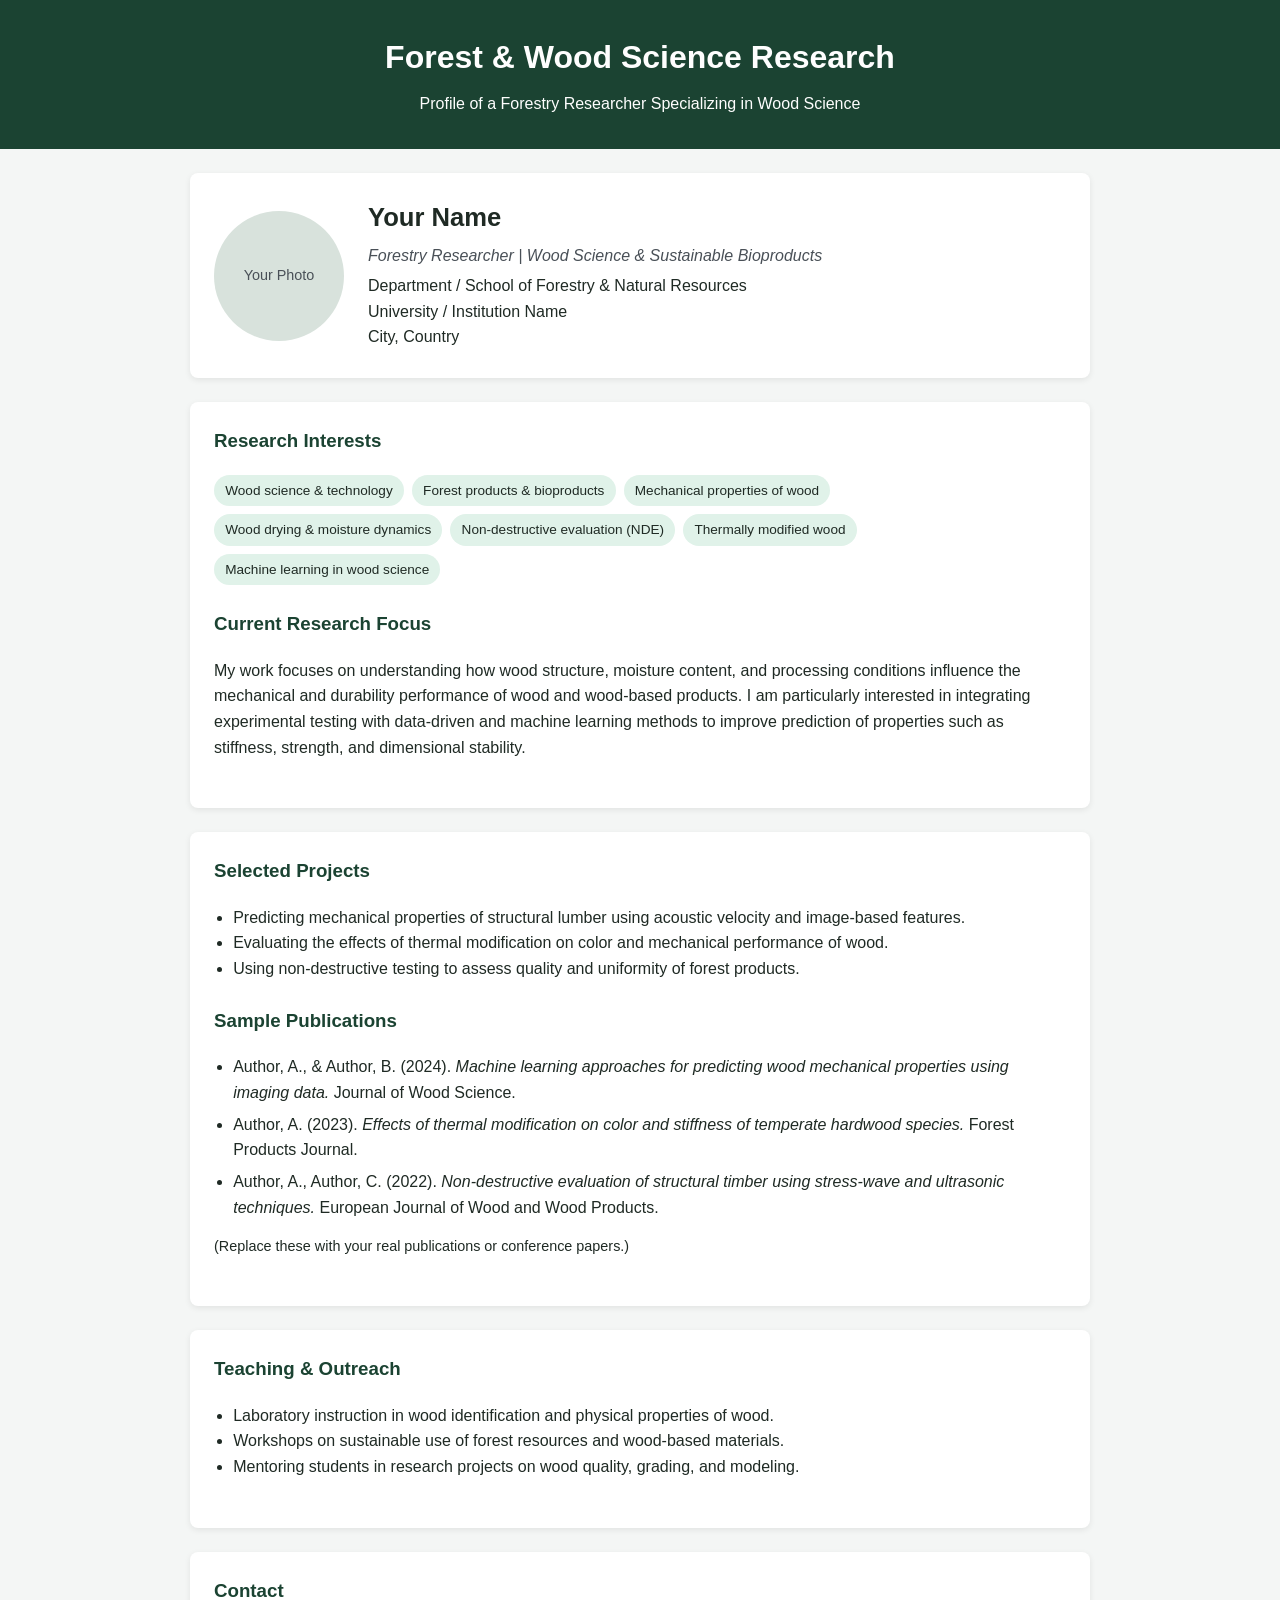
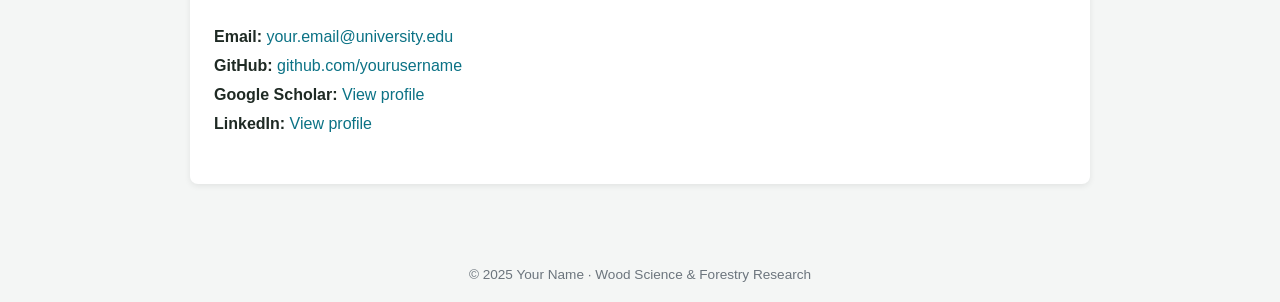
==== index.html @ ff90dadb "/" ====
<!DOCTYPE html>
<html lang="en">
<head>
    <meta charset="UTF-8">
    <title>Forestry Researcher | Wood Science</title>
    <meta name="viewport" content="width=device-width, initial-scale=1.0">

    <!-- Simple internal styling (still all in one HTML file) -->
    <style>
        body {
            margin: 0;
            font-family: Arial, Helvetica, sans-serif;
            background-color: #f4f6f5;
            color: #1f2a24;
            line-height: 1.6;
        }

        header {
            background: #1b4332; /* forest green */
            color: #fefefe;
            padding: 2rem 1rem;
            text-align: center;
        }

        header h1 {
            margin: 0;
            font-size: 2rem;
        }

        header p {
            margin: 0.5rem 0 0;
            font-size: 1rem;
        }

        .container {
            max-width: 900px;
            margin: 0 auto;
            padding: 1.5rem;
        }

        .profile-card {
            background: #ffffff;
            padding: 1.5rem;
            border-radius: 8px;
            box-shadow: 0 2px 6px rgba(0,0,0,0.08);
            margin-bottom: 1.5rem;
        }

        .profile-header {
            display: flex;
            flex-wrap: wrap;
            gap: 1.5rem;
            align-items: center;
        }

        .profile-photo {
            width: 130px;
            height: 130px;
            border-radius: 50%;
            background: #d8e2dc;
            display: flex;
            align-items: center;
            justify-content: center;
            font-size: 0.9rem;
            color: #495057;
        }

        .profile-info h2 {
            margin: 0;
            font-size: 1.6rem;
        }

        .profile-info p {
            margin: 0.3rem 0;
        }

        h3 {
            margin-top: 0;
            color: #1b4332;
        }

        .tagline {
            font-style: italic;
            color: #495057;
        }

        .section {
            margin-bottom: 1.5rem;
        }

        .pill-list {
            list-style: none;
            padding: 0;
            margin: 0.5rem 0 0;
            display: flex;
            flex-wrap: wrap;
            gap: 0.5rem;
        }

        .pill-list li {
            background: #e0f2e9;
            border-radius: 20px;
            padding: 0.3rem 0.7rem;
            font-size: 0.85rem;
        }

        .pub-list,
        .list-simple {
            padding-left: 1.2rem;
            margin: 0.3rem 0;
        }

        .pub-list li {
            margin-bottom: 0.4rem;
        }

        .contact-list {
            list-style: none;
            padding: 0;
            margin: 0.3rem 0;
        }

        .contact-list li {
            margin-bottom: 0.2rem;
        }

        a {
            color: #0b7285;
            text-decoration: none;
        }

        a:hover {
            text-decoration: underline;
        }

        footer {
            text-align: center;
            font-size: 0.85rem;
            color: #6c757d;
            padding: 1rem;
            margin-top: 1rem;
        }

        /* Small screen tweaks */
        @media (max-width: 600px) {
            header h1 {
                font-size: 1.6rem;
            }
            .profile-header {
                flex-direction: column;
                align-items: flex-start;
            }
        }
    </style>
</head>
<body>

    <header>
        <h1>Forest & Wood Science Research</h1>
        <p>Profile of a Forestry Researcher Specializing in Wood Science</p>
    </header>

    <div class="container">

        <!-- Profile Card -->
        <section class="profile-card">
            <div class="profile-header">
                <div class="profile-photo">
                    <!-- Replace with your photo later if you want -->
                    Your Photo
                </div>
                <div class="profile-info">
                    <h2>Your Name</h2>
                    <p class="tagline">Forestry Researcher | Wood Science & Sustainable Bioproducts</p>
                    <p>Department / School of Forestry & Natural Resources<br>
                       University / Institution Name<br>
                       City, Country
                    </p>
                </div>
            </div>
        </section>

        <!-- Research Interests -->
        <section class="profile-card">
            <div class="section">
                <h3>Research Interests</h3>
                <ul class="pill-list">
                    <li>Wood science & technology</li>
                    <li>Forest products & bioproducts</li>
                    <li>Mechanical properties of wood</li>
                    <li>Wood drying & moisture dynamics</li>
                    <li>Non-destructive evaluation (NDE)</li>
                    <li>Thermally modified wood</li>
                    <li>Machine learning in wood science</li>
                </ul>
            </div>

            <div class="section">
                <h3>Current Research Focus</h3>
                <p>
                    My work focuses on understanding how wood structure, moisture content, and
                    processing conditions influence the mechanical and durability performance of
                    wood and wood-based products. I am particularly interested in integrating
                    experimental testing with data-driven and machine learning methods to improve
                    prediction of properties such as stiffness, strength, and dimensional stability.
                </p>
            </div>
        </section>

        <!-- Projects / Publications -->
        <section class="profile-card">
            <div class="section">
                <h3>Selected Projects</h3>
                <ul class="list-simple">
                    <li>Predicting mechanical properties of structural lumber using acoustic velocity and image-based features.</li>
                    <li>Evaluating the effects of thermal modification on color and mechanical performance of wood.</li>
                    <li>Using non-destructive testing to assess quality and uniformity of forest products.</li>
                </ul>
            </div>

            <div class="section">
                <h3>Sample Publications</h3>
                <ul class="pub-list">
                    <li>
                        Author, A., &amp; Author, B. (2024). 
                        <em>Machine learning approaches for predicting wood mechanical properties using imaging data.</em> 
                        Journal of Wood Science.
                    </li>
                    <li>
                        Author, A. (2023).
                        <em>Effects of thermal modification on color and stiffness of temperate hardwood species.</em>
                        Forest Products Journal.
                    </li>
                    <li>
                        Author, A., Author, C. (2022).
                        <em>Non-destructive evaluation of structural timber using stress-wave and ultrasonic techniques.</em>
                        European Journal of Wood and Wood Products.
                    </li>
                </ul>
                <p style="font-size:0.9rem;">(Replace these with your real publications or conference papers.)</p>
            </div>
        </section>

        <!-- Teaching & Outreach -->
        <section class="profile-card">
            <div class="section">
                <h3>Teaching & Outreach</h3>
                <ul class="list-simple">
                    <li>Laboratory instruction in wood identification and physical properties of wood.</li>
                    <li>Workshops on sustainable use of forest resources and wood-based materials.</li>
                    <li>Mentoring students in research projects on wood quality, grading, and modeling.</li>
                </ul>
            </div>
        </section>

        <!-- Contact -->
        <section class="profile-card">
            <div class="section">
                <h3>Contact</h3>
                <ul class="contact-list">
                    <li><strong>Email:</strong> <a href="mailto:your.email@university.edu">your.email@university.edu</a></li>
                    <li><strong>GitHub:</strong> <a href="https://github.com/yourusername" target="_blank">github.com/yourusername</a></li>
                    <li><strong>Google Scholar:</strong> <a href="https://scholar.google.com" target="_blank">View profile</a></li>
                    <li><strong>LinkedIn:</strong> <a href="https://www.linkedin.com" target="_blank">View profile</a></li>
                </ul>
            </div>
        </section>

    </div>

    <footer>
        &copy; <span id="year">2025</span> Your Name &middot; Wood Science & Forestry Research
    </footer>

</body>
</html>
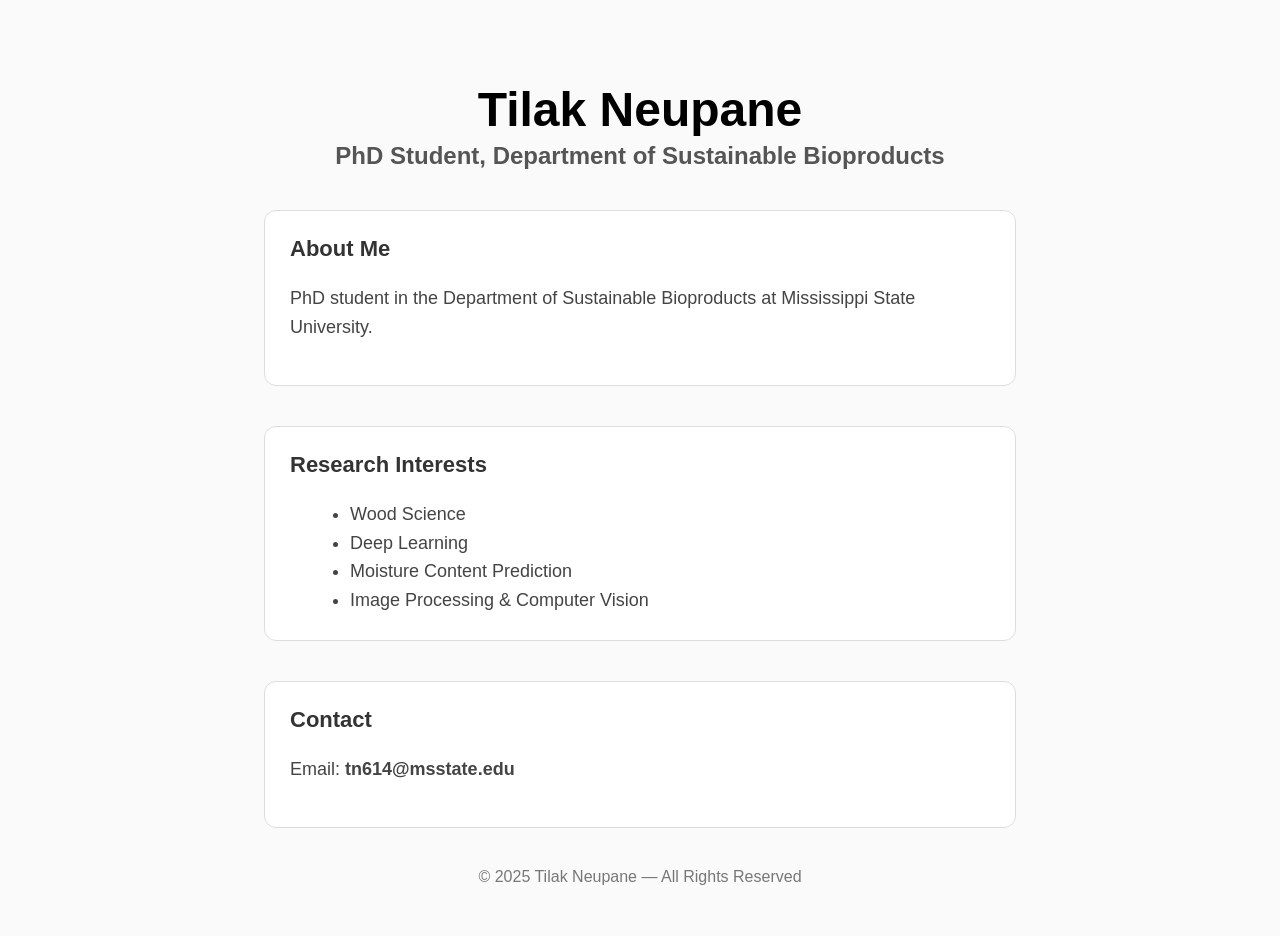
==== commit d7dc89fa: "bn" ====
--- a/index.html
+++ b/index.html
@@ -1,276 +1,98 @@
 <!DOCTYPE html>
-<html lang="en">
+<html>
 <head>
     <meta charset="UTF-8">
-    <title>Forestry Researcher | Wood Science</title>
-    <meta name="viewport" content="width=device-width, initial-scale=1.0">
+    <title>Tilak Neupane</title>
 
-    <!-- Simple internal styling (still all in one HTML file) -->
     <style>
         body {
             margin: 0;
-            font-family: Arial, Helvetica, sans-serif;
-            background-color: #f4f6f5;
-            color: #1f2a24;
+            font-family: Arial, sans-serif;
+            background: #fafafa;
+            text-align: center;
+            padding: 50px 20px;
+        }
+
+        h1 {
+            font-size: 48px;
+            margin-bottom: 5px;
+        }
+
+        h2 {
+            font-size: 24px;
+            color: #555;
+            margin-top: 0;
+            margin-bottom: 40px;
+        }
+
+        .section {
+            max-width: 700px;
+            margin: 0 auto 40px;
+            text-align: left;
+            background: white;
+            padding: 25px;
+            border-radius: 12px;
+            border: 1px solid #ddd;
+        }
+
+        .section h3 {
+            margin-top: 0;
+            font-size: 22px;
+            color: #333;
+        }
+
+        .section p, .section ul {
+            font-size: 18px;
+            color: #444;
             line-height: 1.6;
         }
 
-        header {
-            background: #1b4332; /* forest green */
-            color: #fefefe;
-            padding: 2rem 1rem;
-            text-align: center;
+        ul {
+            margin: 10px 0 0 20px;
         }
 
-        header h1 {
-            margin: 0;
-            font-size: 2rem;
-        }
-
-        header p {
-            margin: 0.5rem 0 0;
-            font-size: 1rem;
-        }
-
-        .container {
-            max-width: 900px;
-            margin: 0 auto;
-            padding: 1.5rem;
-        }
-
-        .profile-card {
-            background: #ffffff;
-            padding: 1.5rem;
-            border-radius: 8px;
-            box-shadow: 0 2px 6px rgba(0,0,0,0.08);
-            margin-bottom: 1.5rem;
-        }
-
-        .profile-header {
-            display: flex;
-            flex-wrap: wrap;
-            gap: 1.5rem;
-            align-items: center;
-        }
-
-        .profile-photo {
-            width: 130px;
-            height: 130px;
-            border-radius: 50%;
-            background: #d8e2dc;
-            display: flex;
-            align-items: center;
-            justify-content: center;
-            font-size: 0.9rem;
-            color: #495057;
-        }
-
-        .profile-info h2 {
-            margin: 0;
-            font-size: 1.6rem;
-        }
-
-        .profile-info p {
-            margin: 0.3rem 0;
-        }
-
-        h3 {
-            margin-top: 0;
-            color: #1b4332;
-        }
-
-        .tagline {
-            font-style: italic;
-            color: #495057;
-        }
-
-        .section {
-            margin-bottom: 1.5rem;
-        }
-
-        .pill-list {
-            list-style: none;
-            padding: 0;
-            margin: 0.5rem 0 0;
-            display: flex;
-            flex-wrap: wrap;
-            gap: 0.5rem;
-        }
-
-        .pill-list li {
-            background: #e0f2e9;
-            border-radius: 20px;
-            padding: 0.3rem 0.7rem;
-            font-size: 0.85rem;
-        }
-
-        .pub-list,
-        .list-simple {
-            padding-left: 1.2rem;
-            margin: 0.3rem 0;
-        }
-
-        .pub-list li {
-            margin-bottom: 0.4rem;
-        }
-
-        .contact-list {
-            list-style: none;
-            padding: 0;
-            margin: 0.3rem 0;
-        }
-
-        .contact-list li {
-            margin-bottom: 0.2rem;
-        }
-
-        a {
-            color: #0b7285;
-            text-decoration: none;
-        }
-
-        a:hover {
-            text-decoration: underline;
-        }
-
-        footer {
-            text-align: center;
-            font-size: 0.85rem;
-            color: #6c757d;
-            padding: 1rem;
-            margin-top: 1rem;
-        }
-
-        /* Small screen tweaks */
-        @media (max-width: 600px) {
-            header h1 {
-                font-size: 1.6rem;
-            }
-            .profile-header {
-                flex-direction: column;
-                align-items: flex-start;
-            }
+        .footer {
+            margin-top: 40px;
+            font-size: 16px;
+            color: #777;
         }
     </style>
 </head>
+
 <body>
 
-    <header>
-        <h1>Forest & Wood Science Research</h1>
-        <p>Profile of a Forestry Researcher Specializing in Wood Science</p>
-    </header>
+    <h1>Tilak Neupane</h1>
+    <h2>PhD Student, Department of Sustainable Bioproducts</h2>
 
-    <div class="container">
-
-        <!-- Profile Card -->
-        <section class="profile-card">
-            <div class="profile-header">
-                <div class="profile-photo">
-                    <!-- Replace with your photo later if you want -->
-                    Your Photo
-                </div>
-                <div class="profile-info">
-                    <h2>Your Name</h2>
-                    <p class="tagline">Forestry Researcher | Wood Science & Sustainable Bioproducts</p>
-                    <p>Department / School of Forestry & Natural Resources<br>
-                       University / Institution Name<br>
-                       City, Country
-                    </p>
-                </div>
-            </div>
-        </section>
-
-        <!-- Research Interests -->
-        <section class="profile-card">
-            <div class="section">
-                <h3>Research Interests</h3>
-                <ul class="pill-list">
-                    <li>Wood science & technology</li>
-                    <li>Forest products & bioproducts</li>
-                    <li>Mechanical properties of wood</li>
-                    <li>Wood drying & moisture dynamics</li>
-                    <li>Non-destructive evaluation (NDE)</li>
-                    <li>Thermally modified wood</li>
-                    <li>Machine learning in wood science</li>
-                </ul>
-            </div>
-
-            <div class="section">
-                <h3>Current Research Focus</h3>
-                <p>
-                    My work focuses on understanding how wood structure, moisture content, and
-                    processing conditions influence the mechanical and durability performance of
-                    wood and wood-based products. I am particularly interested in integrating
-                    experimental testing with data-driven and machine learning methods to improve
-                    prediction of properties such as stiffness, strength, and dimensional stability.
-                </p>
-            </div>
-        </section>
-
-        <!-- Projects / Publications -->
-        <section class="profile-card">
-            <div class="section">
-                <h3>Selected Projects</h3>
-                <ul class="list-simple">
-                    <li>Predicting mechanical properties of structural lumber using acoustic velocity and image-based features.</li>
-                    <li>Evaluating the effects of thermal modification on color and mechanical performance of wood.</li>
-                    <li>Using non-destructive testing to assess quality and uniformity of forest products.</li>
-                </ul>
-            </div>
-
-            <div class="section">
-                <h3>Sample Publications</h3>
-                <ul class="pub-list">
-                    <li>
-                        Author, A., &amp; Author, B. (2024). 
-                        <em>Machine learning approaches for predicting wood mechanical properties using imaging data.</em> 
-                        Journal of Wood Science.
-                    </li>
-                    <li>
-                        Author, A. (2023).
-                        <em>Effects of thermal modification on color and stiffness of temperate hardwood species.</em>
-                        Forest Products Journal.
-                    </li>
-                    <li>
-                        Author, A., Author, C. (2022).
-                        <em>Non-destructive evaluation of structural timber using stress-wave and ultrasonic techniques.</em>
-                        European Journal of Wood and Wood Products.
-                    </li>
-                </ul>
-                <p style="font-size:0.9rem;">(Replace these with your real publications or conference papers.)</p>
-            </div>
-        </section>
-
-        <!-- Teaching & Outreach -->
-        <section class="profile-card">
-            <div class="section">
-                <h3>Teaching & Outreach</h3>
-                <ul class="list-simple">
-                    <li>Laboratory instruction in wood identification and physical properties of wood.</li>
-                    <li>Workshops on sustainable use of forest resources and wood-based materials.</li>
-                    <li>Mentoring students in research projects on wood quality, grading, and modeling.</li>
-                </ul>
-            </div>
-        </section>
-
-        <!-- Contact -->
-        <section class="profile-card">
-            <div class="section">
-                <h3>Contact</h3>
-                <ul class="contact-list">
-                    <li><strong>Email:</strong> <a href="mailto:your.email@university.edu">your.email@university.edu</a></li>
-                    <li><strong>GitHub:</strong> <a href="https://github.com/yourusername" target="_blank">github.com/yourusername</a></li>
-                    <li><strong>Google Scholar:</strong> <a href="https://scholar.google.com" target="_blank">View profile</a></li>
-                    <li><strong>LinkedIn:</strong> <a href="https://www.linkedin.com" target="_blank">View profile</a></li>
-                </ul>
-            </div>
-        </section>
-
+    <!-- About Me -->
+    <div class="section">
+        <h3>About Me</h3>
+        <p>
+            PhD student in the Department of Sustainable Bioproducts at Mississippi State University.
+        </p>
     </div>
 
-    <footer>
-        &copy; <span id="year">2025</span> Your Name &middot; Wood Science & Forestry Research
-    </footer>
+    <!-- Research Interests -->
+    <div class="section">
+        <h3>Research Interests</h3>
+        <ul>
+            <li>Wood Science</li>
+            <li>Deep Learning
+            <li>Moisture Content Prediction</li>
+            <li>Image Processing & Computer Vision</li>
+            
+        </ul>
+    </div>
+
+    <!-- Contact -->
+    <div class="section">
+        <h3>Contact</h3>
+        <p>Email: <strong>tn614@msstate.edu</strong></p>
+    </div>
+
+    <div class="footer">
+        © 2025 Tilak Neupane — All Rights Reserved
+    </div>
 
 </body>
 </html>
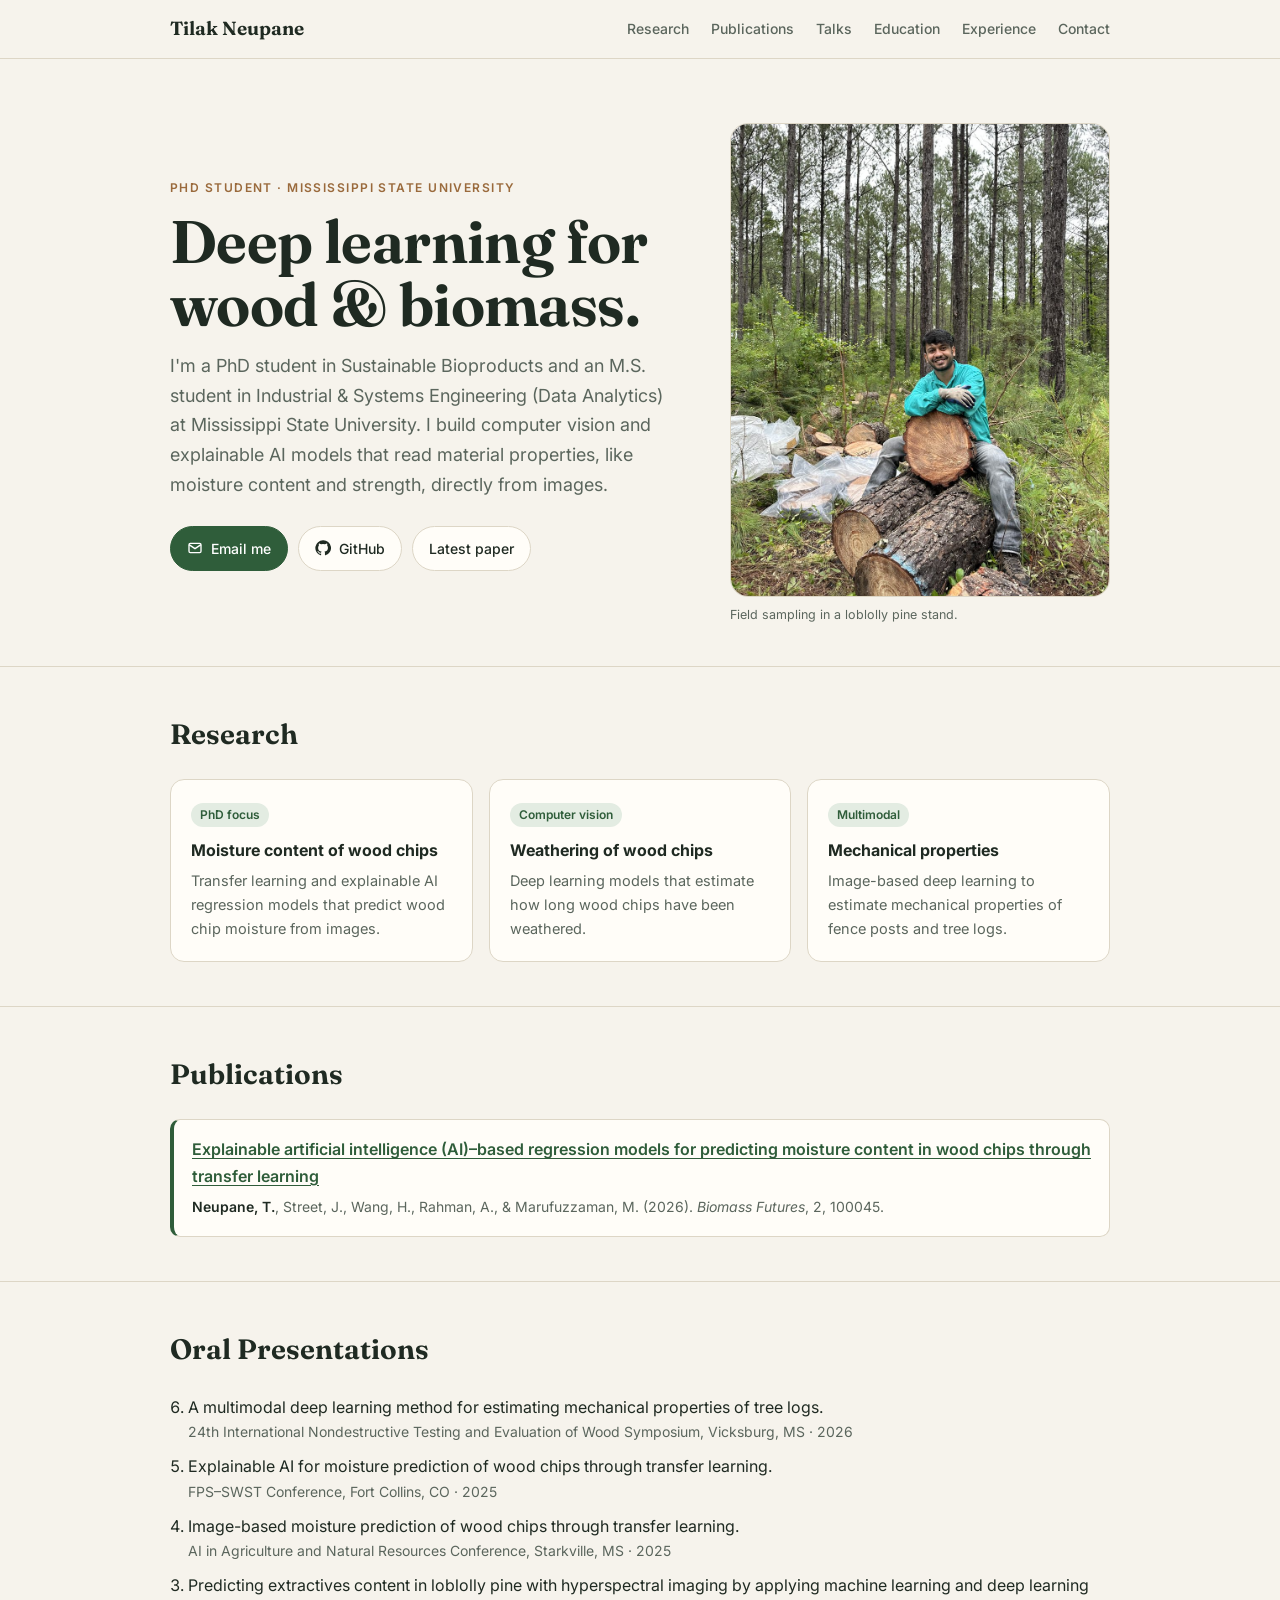
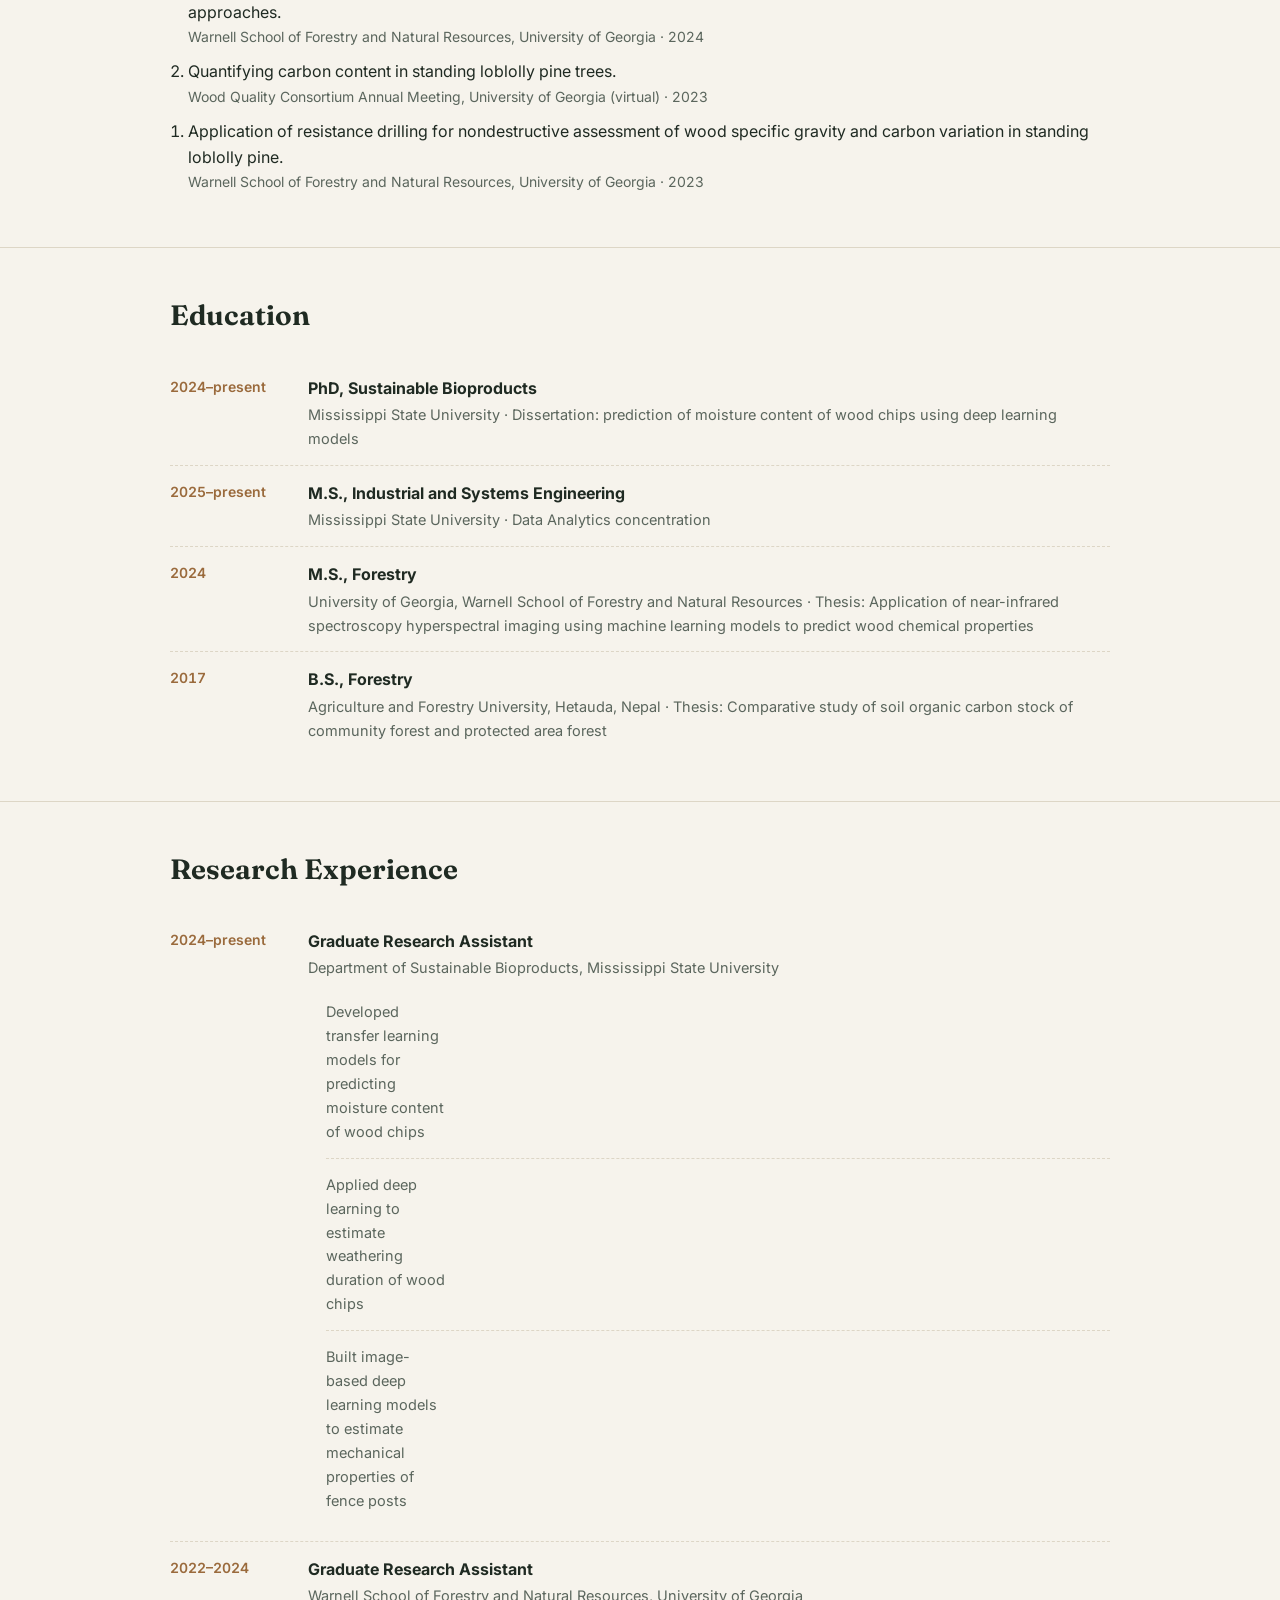
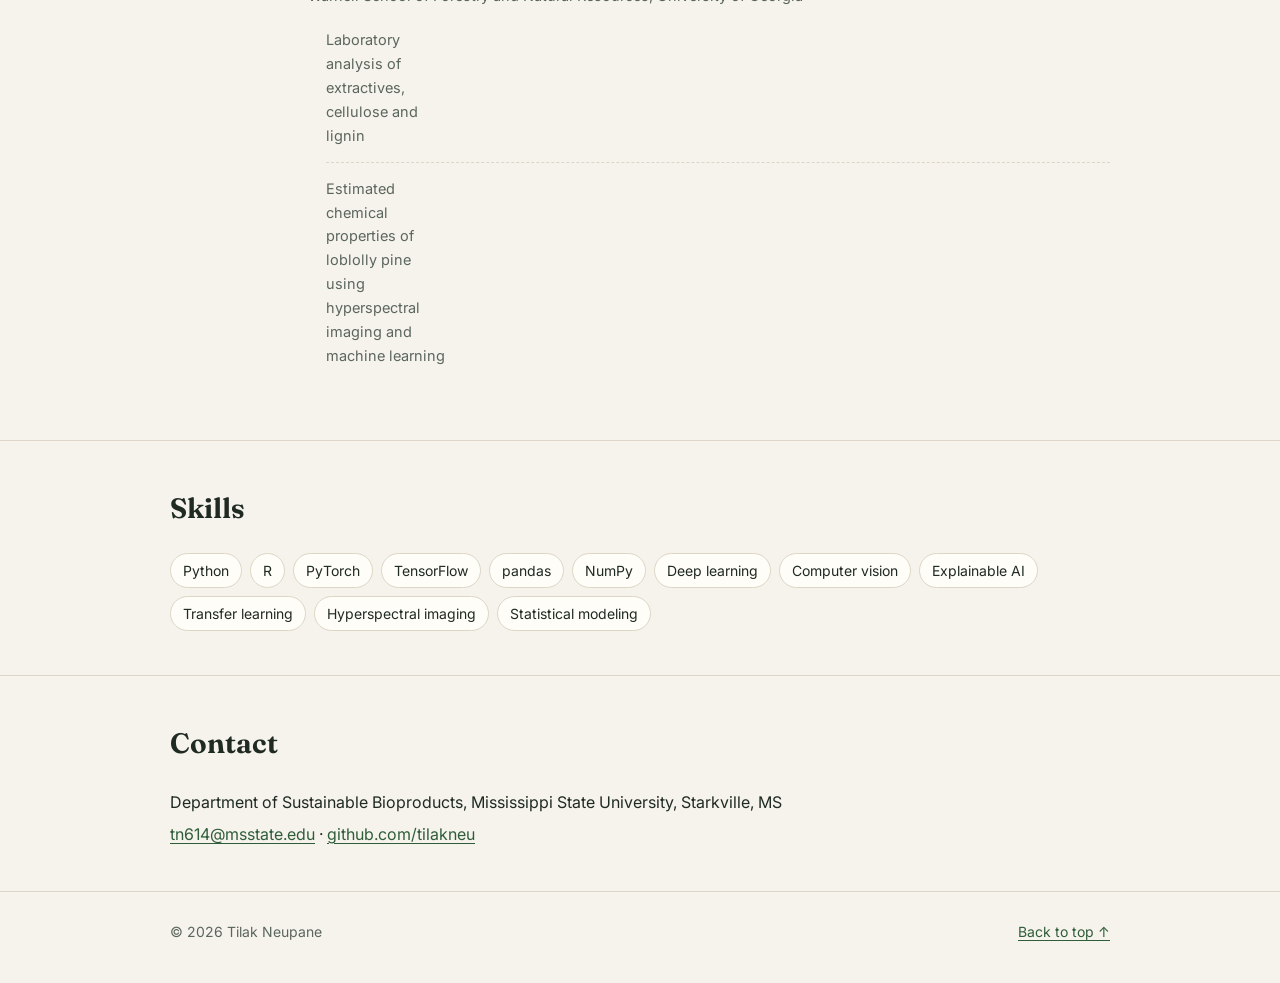
==== commit b0c3b7cd: "Add files via upload" ====
--- a/index.html
+++ b/index.html
@@ -1,98 +1,198 @@
 <!DOCTYPE html>
-<html>
+<html lang="en">
 <head>
-    <meta charset="UTF-8">
-    <title>Tilak Neupane</title>
+<meta charset="UTF-8">
+<meta name="viewport" content="width=device-width, initial-scale=1">
+<title>Tilak Neupane | Wood Science & Deep Learning</title>
+<meta name="description" content="Tilak Neupane, PhD student in Sustainable Bioproducts at Mississippi State University. Deep learning, computer vision and explainable AI for wood and biomass quality.">
+<meta property="og:title" content="Tilak Neupane">
+<meta property="og:description" content="PhD student, Sustainable Bioproducts, Mississippi State University. Deep learning and computer vision for wood and biomass.">
+<meta property="og:image" content="https://tilakneu.github.io/profile.jpg">
+<link rel="preconnect" href="https://fonts.googleapis.com">
+<link rel="preconnect" href="https://fonts.gstatic.com" crossorigin>
+<link href="https://fonts.googleapis.com/css2?family=Fraunces:opsz,wght@9..144,500;9..144,650&family=Inter:wght@400;500;600&display=swap" rel="stylesheet">
+<style>
+:root{
+  --bg:#f6f3ec; --surface:#fffdf8; --ink:#1f2a22; --muted:#5b665d; --line:#ddd6c6;
+  --accent:#2f5d3a; --accent-soft:#e3ece2; --wood:#9a6a3c;
+}
+@media (prefers-color-scheme: dark){
+  :root:not([data-theme="light"]){
+    --bg:#141915; --surface:#1b211c; --ink:#e8ece6; --muted:#a3ada4; --line:#2e372f;
+    --accent:#8cc49a; --accent-soft:#243128; --wood:#d3a273;
+  }
+}
+*{box-sizing:border-box}
+html{scroll-behavior:smooth}
+body{margin:0;background:var(--bg);color:var(--ink);font:16px/1.65 Inter,system-ui,sans-serif;-webkit-font-smoothing:antialiased}
+a{color:var(--accent);text-underline-offset:3px}
+a:hover{text-decoration-thickness:2px}
+.wrap{max-width:980px;margin:0 auto;padding:0 20px}
 
-    <style>
-        body {
-            margin: 0;
-            font-family: Arial, sans-serif;
-            background: #fafafa;
-            text-align: center;
-            padding: 50px 20px;
-        }
+/* nav */
+nav{position:sticky;top:0;z-index:10;background:color-mix(in srgb,var(--bg) 88%,transparent);backdrop-filter:blur(8px);border-bottom:1px solid var(--line)}
+nav .wrap{display:flex;align-items:center;justify-content:space-between;height:58px;gap:16px}
+.brand{font-family:Fraunces,Georgia,serif;font-weight:650;font-size:19px;color:var(--ink);text-decoration:none}
+.links{display:flex;gap:22px;overflow-x:auto;scrollbar-width:none}
+.links a{color:var(--muted);text-decoration:none;font-size:14px;font-weight:500;white-space:nowrap}
+.links a:hover{color:var(--accent)}
 
-        h1 {
-            font-size: 48px;
-            margin-bottom: 5px;
-        }
+/* hero */
+header.hero{padding:64px 0 40px}
+.hero .wrap{display:grid;grid-template-columns:1.35fr 1fr;gap:48px;align-items:center}
+.eyebrow{text-transform:uppercase;letter-spacing:.12em;font-size:12px;font-weight:600;color:var(--wood);margin:0 0 12px}
+h1{font-family:Fraunces,Georgia,serif;font-weight:650;font-size:clamp(40px,6vw,60px);line-height:1.04;margin:0 0 16px;letter-spacing:-.01em}
+.lede{font-size:18px;color:var(--muted);margin:0 0 26px;max-width:34em}
+.cta{display:flex;flex-wrap:wrap;gap:10px}
+.btn{display:inline-flex;align-items:center;gap:8px;padding:10px 16px;border-radius:999px;border:1px solid var(--line);background:var(--surface);color:var(--ink);text-decoration:none;font-weight:500;font-size:14px}
+.btn.primary{background:var(--accent);border-color:var(--accent);color:#fff}
+@media (prefers-color-scheme: dark){ :root:not([data-theme="light"]) .btn.primary{color:#0f1a12} }
+.btn svg{width:16px;height:16px}
+.photo{position:relative}
+.photo img{width:100%;aspect-ratio:4/5;object-fit:cover;object-position:50% 62%;border-radius:18px;display:block;border:1px solid var(--line)}
+.photo figcaption{font-size:12.5px;color:var(--muted);margin-top:8px}
 
-        h2 {
-            font-size: 24px;
-            color: #555;
-            margin-top: 0;
-            margin-bottom: 40px;
-        }
+/* sections */
+section{padding:44px 0;border-top:1px solid var(--line)}
+h2{font-family:Fraunces,Georgia,serif;font-weight:650;font-size:28px;margin:0 0 22px}
+.cols{display:grid;grid-template-columns:repeat(3,1fr);gap:16px}
+.card{background:var(--surface);border:1px solid var(--line);border-radius:14px;padding:20px}
+.card h3{font-size:16px;margin:0 0 6px}
+.card p{margin:0;color:var(--muted);font-size:14.5px}
+.tag{display:inline-block;font-size:12px;font-weight:600;color:var(--accent);background:var(--accent-soft);padding:2px 9px;border-radius:999px;margin-bottom:10px}
 
-        .section {
-            max-width: 700px;
-            margin: 0 auto 40px;
-            text-align: left;
-            background: white;
-            padding: 25px;
-            border-radius: 12px;
-            border: 1px solid #ddd;
-        }
+/* lists */
+.pubs{list-style:none;padding:0;margin:0;display:grid;gap:14px}
+.pubs li{background:var(--surface);border:1px solid var(--line);border-left:4px solid var(--accent);border-radius:10px;padding:16px 18px}
+.pubs .title{font-weight:600;display:block;margin-bottom:4px}
+.pubs .meta{font-size:14px;color:var(--muted)}
+.me{font-weight:600;color:var(--ink)}
+.timeline{list-style:none;margin:0;padding:0}
+.timeline li{display:grid;grid-template-columns:120px 1fr;gap:18px;padding:14px 0;border-bottom:1px dashed var(--line)}
+.timeline li:last-child{border-bottom:0}
+.when{font-size:14px;color:var(--wood);font-weight:600;font-variant-numeric:tabular-nums}
+.timeline h3{font-size:16px;margin:0}
+.timeline p{margin:2px 0 0;color:var(--muted);font-size:14.5px}
+.timeline ul{margin:6px 0 0;padding-left:18px;color:var(--muted);font-size:14.5px}
+.talks{margin:0;padding-left:18px}
+.talks li{margin-bottom:10px}
+.talks em{color:var(--muted);font-style:normal;font-size:14px;display:block}
+.chips{display:flex;flex-wrap:wrap;gap:8px;margin:0;padding:0;list-style:none}
+.chips li{border:1px solid var(--line);background:var(--surface);border-radius:999px;padding:5px 12px;font-size:14px}
+.two{display:grid;grid-template-columns:1fr 1fr;gap:32px}
+.small h3{font-size:15px;margin:0 0 10px;color:var(--muted);font-weight:600;text-transform:uppercase;letter-spacing:.08em}
+.small ul{margin:0 0 22px;padding-left:18px}
+footer{border-top:1px solid var(--line);padding:28px 0 40px;color:var(--muted);font-size:14px}
+footer .wrap{display:flex;justify-content:space-between;flex-wrap:wrap;gap:10px}
 
-        .section h3 {
-            margin-top: 0;
-            font-size: 22px;
-            color: #333;
-        }
-
-        .section p, .section ul {
-            font-size: 18px;
-            color: #444;
-            line-height: 1.6;
-        }
-
-        ul {
-            margin: 10px 0 0 20px;
-        }
-
-        .footer {
-            margin-top: 40px;
-            font-size: 16px;
-            color: #777;
-        }
-    </style>
+@media (max-width:820px){
+  .hero .wrap{grid-template-columns:1fr;gap:28px}
+  .photo{max-width:380px}
+  .cols{grid-template-columns:1fr}
+  .two{grid-template-columns:1fr}
+  .timeline li{grid-template-columns:1fr;gap:2px}
+  .links{display:none}
+  header.hero{padding:36px 0 28px}
+}
+</style>
 </head>
-
 <body>
 
-    <h1>Tilak Neupane</h1>
-    <h2>PhD Student, Department of Sustainable Bioproducts</h2>
+<nav><div class="wrap">
+  <a class="brand" href="#top">Tilak Neupane</a>
+  <div class="links">
+    <a href="#research">Research</a><a href="#publications">Publications</a><a href="#talks">Talks</a>
+    <a href="#education">Education</a><a href="#experience">Experience</a><a href="#contact">Contact</a>
+  </div>
+</div></nav>
 
-    <!-- About Me -->
-    <div class="section">
-        <h3>About Me</h3>
-        <p>
-            PhD student in the Department of Sustainable Bioproducts at Mississippi State University.
-        </p>
+<header class="hero" id="top"><div class="wrap">
+  <div>
+    <p class="eyebrow">PhD Student · Mississippi State University</p>
+    <h1>Deep learning for wood &amp; biomass.</h1>
+    <p class="lede">I'm a PhD student in Sustainable Bioproducts and an M.S. student in Industrial &amp; Systems Engineering (Data Analytics) at Mississippi State University. I build computer vision and explainable AI models that read material properties, like moisture content and strength, directly from images.</p>
+    <div class="cta">
+      <a class="btn primary" href="mailto:tn614@msstate.edu">
+        <svg viewBox="0 0 24 24" fill="none" stroke="currentColor" stroke-width="2"><rect x="3" y="5" width="18" height="14" rx="2"/><path d="m3 7 9 6 9-6"/></svg>Email me</a>
+      <a class="btn" href="https://github.com/tilakneu">
+        <svg viewBox="0 0 24 24" fill="currentColor"><path d="M12 .5a11.5 11.5 0 0 0-3.64 22.41c.58.1.79-.25.79-.56v-2c-3.2.7-3.88-1.37-3.88-1.37-.53-1.34-1.29-1.7-1.29-1.7-1.05-.72.08-.7.08-.7 1.16.08 1.77 1.19 1.77 1.19 1.03 1.77 2.71 1.26 3.37.96.1-.75.4-1.26.73-1.55-2.55-.29-5.24-1.28-5.24-5.69 0-1.26.45-2.29 1.19-3.1-.12-.29-.52-1.46.11-3.05 0 0 .97-.31 3.17 1.18a11 11 0 0 1 5.77 0c2.2-1.49 3.17-1.18 3.17-1.18.63 1.59.23 2.76.11 3.05.74.81 1.19 1.84 1.19 3.1 0 4.42-2.69 5.39-5.26 5.68.41.36.78 1.06.78 2.14v3.17c0 .31.21.67.8.56A11.5 11.5 0 0 0 12 .5Z"/></svg>GitHub</a>
+      <a class="btn" href="https://doi.org/10.1016/j.bmf.2026.100045">Latest paper</a>
     </div>
+  </div>
+  <figure class="photo" style="margin:0">
+    <img src="profile.jpg" alt="Tilak Neupane sitting on loblolly pine logs during field sampling">
+    <figcaption>Field sampling in a loblolly pine stand.</figcaption>
+  </figure>
+</div></header>
 
-    <!-- Research Interests -->
-    <div class="section">
-        <h3>Research Interests</h3>
-        <ul>
-            <li>Wood Science</li>
-            <li>Deep Learning
-            <li>Moisture Content Prediction</li>
-            <li>Image Processing & Computer Vision</li>
-            
-        </ul>
-    </div>
+<main>
+<section id="research"><div class="wrap">
+  <h2>Research</h2>
+  <div class="cols">
+    <div class="card"><span class="tag">PhD focus</span><h3>Moisture content of wood chips</h3><p>Transfer learning and explainable AI regression models that predict wood chip moisture from images.</p></div>
+    <div class="card"><span class="tag">Computer vision</span><h3>Weathering of wood chips</h3><p>Deep learning models that estimate how long wood chips have been weathered.</p></div>
+    <div class="card"><span class="tag">Multimodal</span><h3>Mechanical properties</h3><p>Image-based deep learning to estimate mechanical properties of fence posts and tree logs.</p></div>
+  </div>
+</div></section>
 
-    <!-- Contact -->
-    <div class="section">
-        <h3>Contact</h3>
-        <p>Email: <strong>tn614@msstate.edu</strong></p>
-    </div>
+<section id="publications"><div class="wrap">
+  <h2>Publications</h2>
+  <ol class="pubs">
+    <li>
+      <a class="title" href="https://doi.org/10.1016/j.bmf.2026.100045">Explainable artificial intelligence (AI)–based regression models for predicting moisture content in wood chips through transfer learning</a>
+      <span class="meta"><span class="me">Neupane, T.</span>, Street, J., Wang, H., Rahman, A., &amp; Marufuzzaman, M. (2026). <em>Biomass Futures</em>, 2, 100045.</span>
+    </li>
+  </ol>
+</div></section>
 
-    <div class="footer">
-        © 2025 Tilak Neupane — All Rights Reserved
-    </div>
+<section id="talks"><div class="wrap">
+  <h2>Oral Presentations</h2>
+  <ol class="talks" reversed>
+    <li>A multimodal deep learning method for estimating mechanical properties of tree logs. <em>24th International Nondestructive Testing and Evaluation of Wood Symposium, Vicksburg, MS · 2026</em></li>
+    <li>Explainable AI for moisture prediction of wood chips through transfer learning. <em>FPS–SWST Conference, Fort Collins, CO · 2025</em></li>
+    <li>Image-based moisture prediction of wood chips through transfer learning. <em>AI in Agriculture and Natural Resources Conference, Starkville, MS · 2025</em></li>
+    <li>Predicting extractives content in loblolly pine with hyperspectral imaging by applying machine learning and deep learning approaches. <em>Warnell School of Forestry and Natural Resources, University of Georgia · 2024</em></li>
+    <li>Quantifying carbon content in standing loblolly pine trees. <em>Wood Quality Consortium Annual Meeting, University of Georgia (virtual) · 2023</em></li>
+    <li>Application of resistance drilling for nondestructive assessment of wood specific gravity and carbon variation in standing loblolly pine. <em>Warnell School of Forestry and Natural Resources, University of Georgia · 2023</em></li>
+  </ol>
+</div></section>
 
+<section id="education"><div class="wrap">
+  <h2>Education</h2>
+  <ul class="timeline">
+    <li><span class="when">2024–present</span><div><h3>PhD, Sustainable Bioproducts</h3><p>Mississippi State University · Dissertation: prediction of moisture content of wood chips using deep learning models</p></div></li>
+    <li><span class="when">2025–present</span><div><h3>M.S., Industrial and Systems Engineering</h3><p>Mississippi State University · Data Analytics concentration</p></div></li>
+    <li><span class="when">2024</span><div><h3>M.S., Forestry</h3><p>University of Georgia, Warnell School of Forestry and Natural Resources · Thesis: Application of near-infrared spectroscopy hyperspectral imaging using machine learning models to predict wood chemical properties</p></div></li>
+    <li><span class="when">2017</span><div><h3>B.S., Forestry</h3><p>Agriculture and Forestry University, Hetauda, Nepal · Thesis: Comparative study of soil organic carbon stock of community forest and protected area forest</p></div></li>
+  </ul>
+</div></section>
+
+<section id="experience"><div class="wrap">
+  <h2>Research Experience</h2>
+  <ul class="timeline">
+    <li><span class="when">2024–present</span><div><h3>Graduate Research Assistant</h3><p>Department of Sustainable Bioproducts, Mississippi State University</p>
+      <ul><li>Developed transfer learning models for predicting moisture content of wood chips</li><li>Applied deep learning to estimate weathering duration of wood chips</li><li>Built image-based deep learning models to estimate mechanical properties of fence posts</li></ul></div></li>
+    <li><span class="when">2022–2024</span><div><h3>Graduate Research Assistant</h3><p>Warnell School of Forestry and Natural Resources, University of Georgia</p>
+      <ul><li>Laboratory analysis of extractives, cellulose and lignin</li><li>Estimated chemical properties of loblolly pine using hyperspectral imaging and machine learning</li></ul></div></li>
+  </ul>
+</div></section>
+
+<section id="skills"><div class="wrap">
+  <h2>Skills</h2>
+  <ul class="chips">
+    <li>Python</li><li>R</li><li>PyTorch</li><li>TensorFlow</li><li>pandas</li><li>NumPy</li>
+    <li>Deep learning</li><li>Computer vision</li><li>Explainable AI</li><li>Transfer learning</li>
+    <li>Hyperspectral imaging</li><li>Statistical modeling</li>
+  </ul>
+</div></section>
+
+<section id="contact"><div class="wrap">
+  <h2>Contact</h2>
+  <p style="margin:0 0 6px">Department of Sustainable Bioproducts, Mississippi State University, Starkville, MS</p>
+  <p style="margin:0"><a href="mailto:tn614@msstate.edu">tn614@msstate.edu</a> · <a href="https://github.com/tilakneu">github.com/tilakneu</a></p>
+</div></section>
+</main>
+
+<footer><div class="wrap"><span>© 2026 Tilak Neupane</span><a href="#top">Back to top ↑</a></div></footer>
 </body>
 </html>
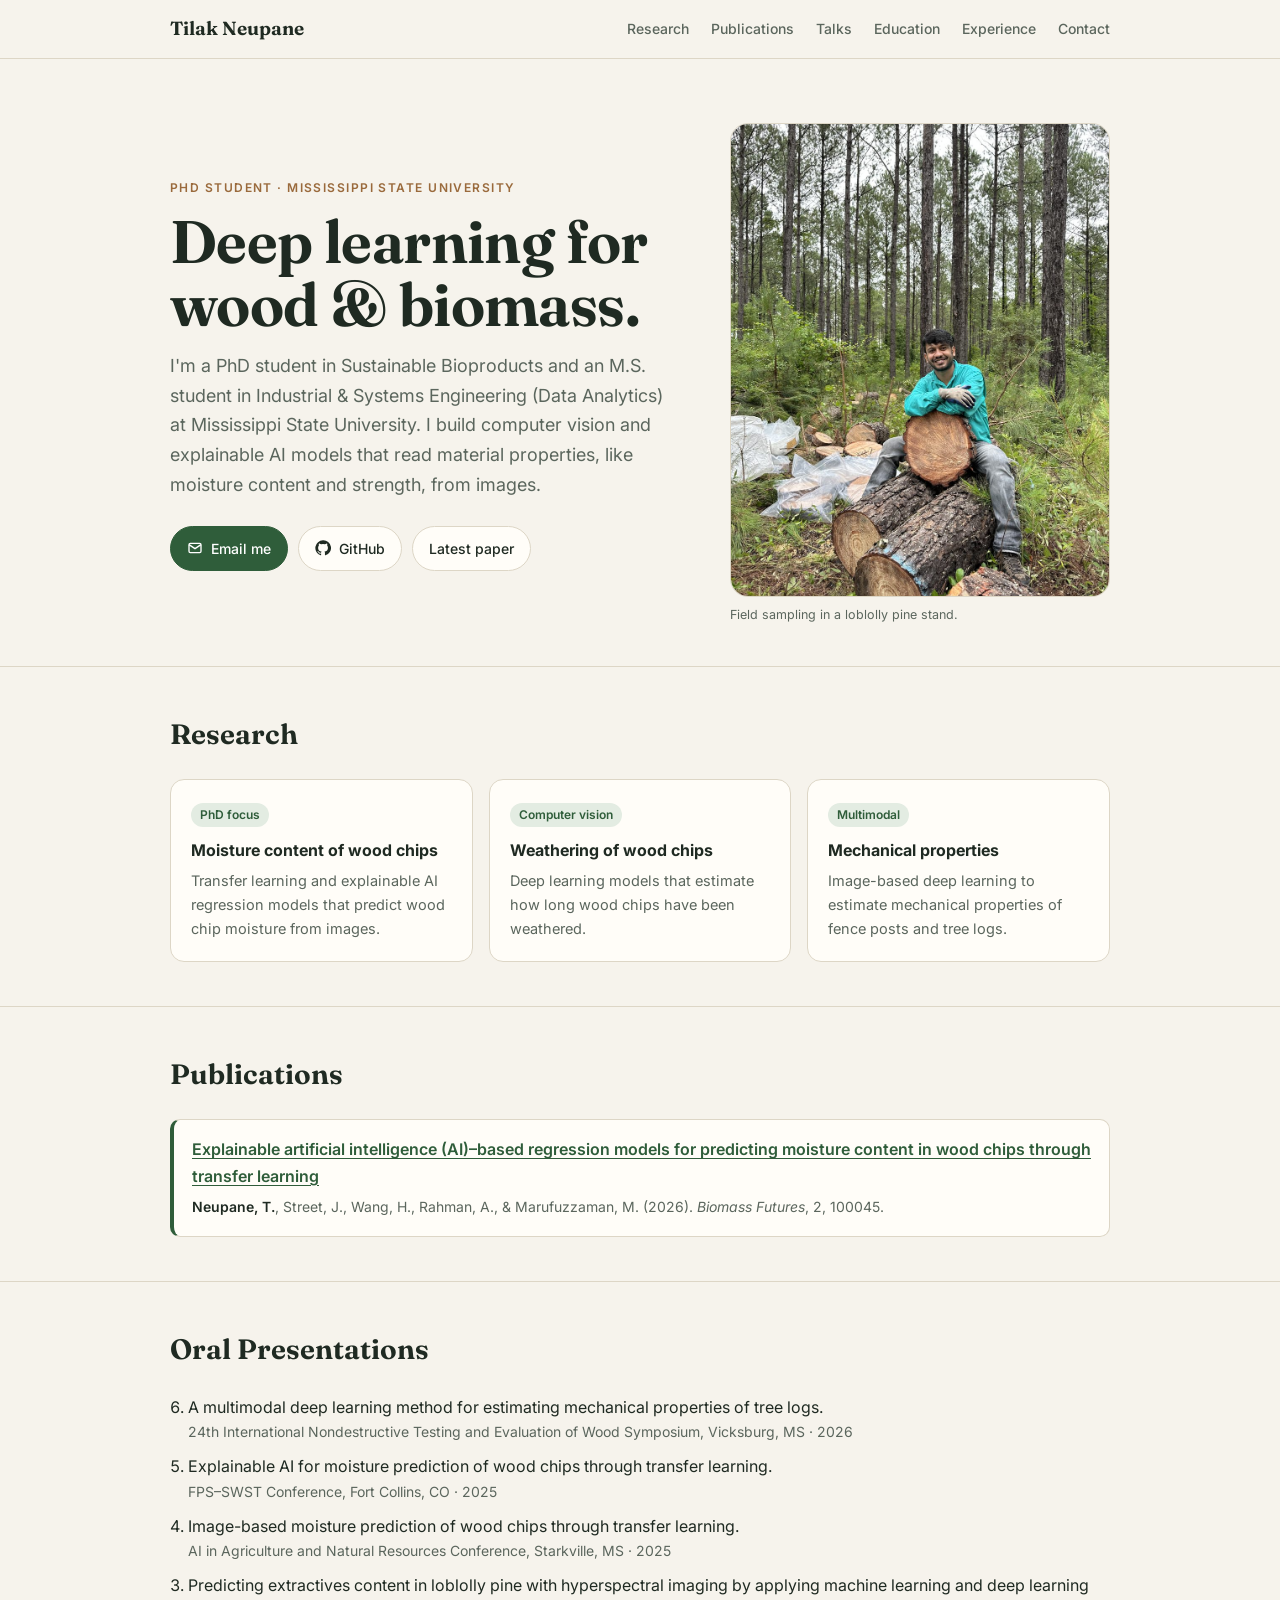
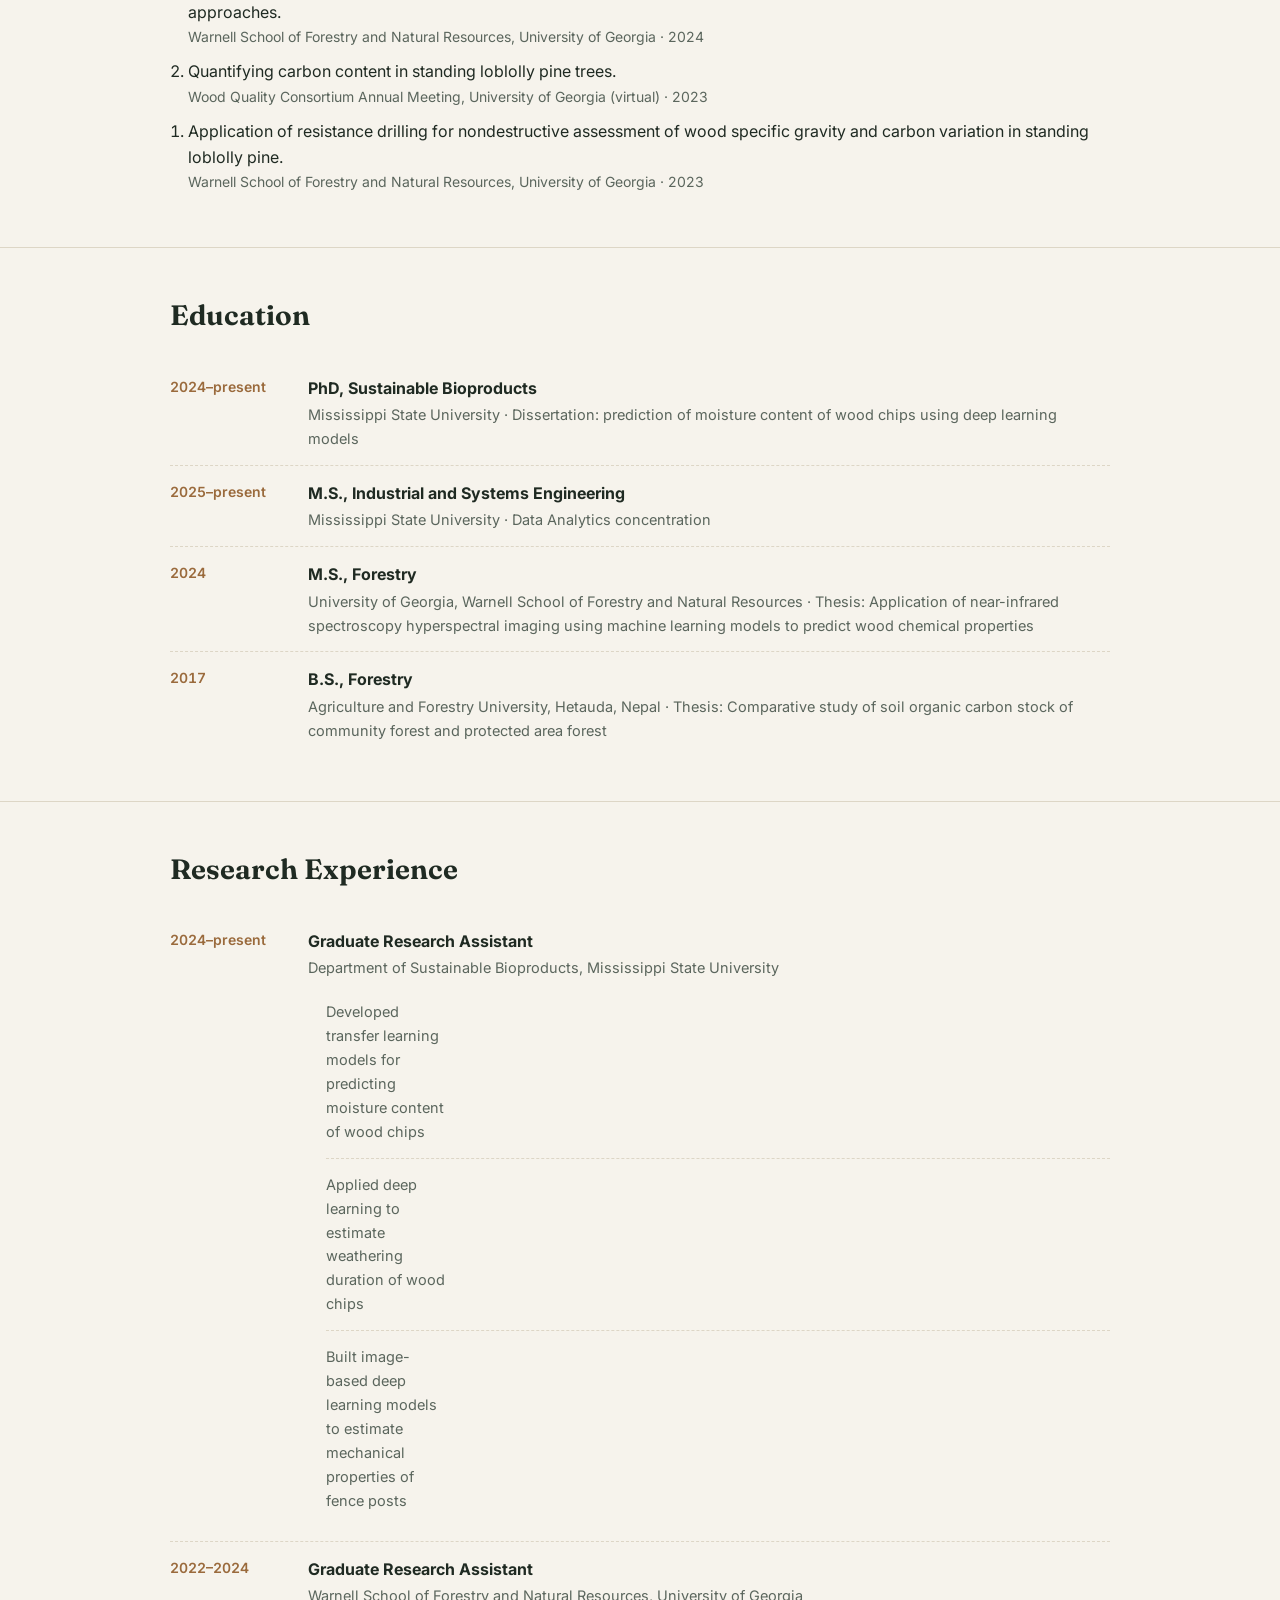
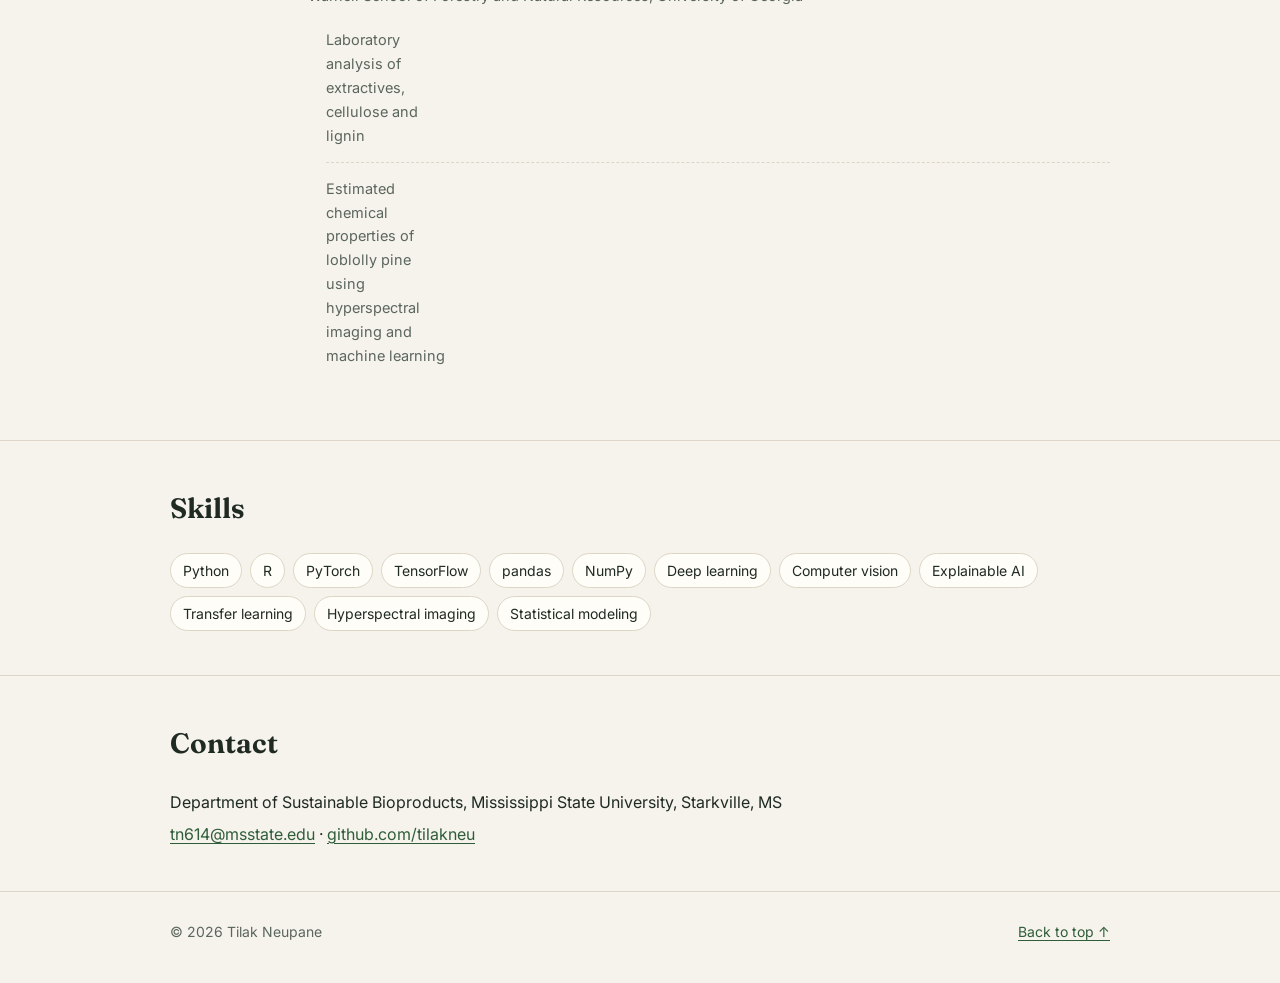
==== commit dbb48c17: "Add files via upload" ====
--- a/index.html
+++ b/index.html
@@ -110,7 +110,7 @@
   <div>
     <p class="eyebrow">PhD Student · Mississippi State University</p>
     <h1>Deep learning for wood &amp; biomass.</h1>
-    <p class="lede">I'm a PhD student in Sustainable Bioproducts and an M.S. student in Industrial &amp; Systems Engineering (Data Analytics) at Mississippi State University. I build computer vision and explainable AI models that read material properties, like moisture content and strength, directly from images.</p>
+    <p class="lede">I'm a PhD student in Sustainable Bioproducts and an M.S. student in Industrial &amp; Systems Engineering (Data Analytics) at Mississippi State University. I build computer vision and explainable AI models that read material properties, like moisture content and strength, from images.</p>
     <div class="cta">
       <a class="btn primary" href="mailto:tn614@msstate.edu">
         <svg viewBox="0 0 24 24" fill="none" stroke="currentColor" stroke-width="2"><rect x="3" y="5" width="18" height="14" rx="2"/><path d="m3 7 9 6 9-6"/></svg>Email me</a>
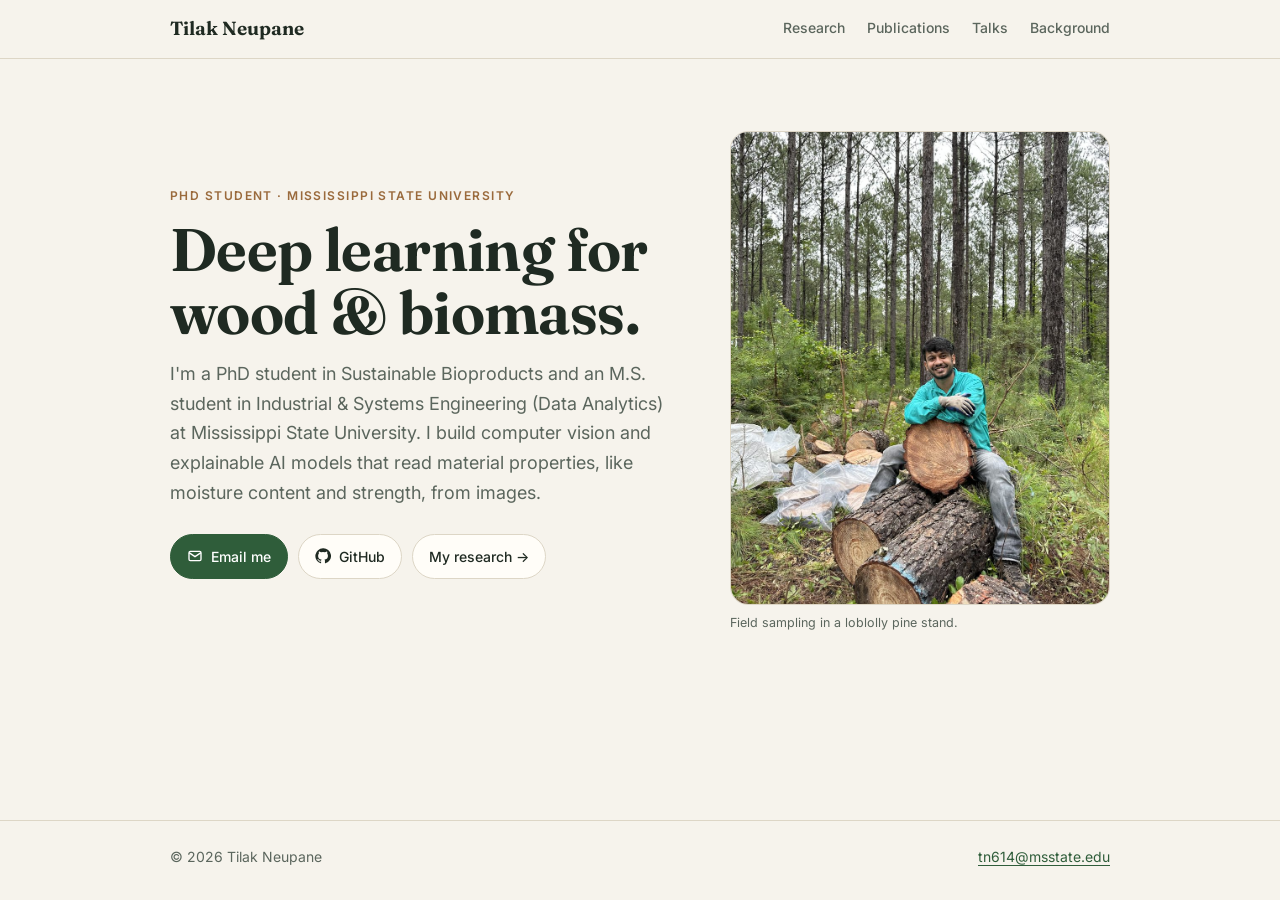
==== commit 67865cdd: "Add files via upload" ====
--- a/index.html
+++ b/index.html
@@ -6,193 +6,39 @@
 <title>Tilak Neupane | Wood Science & Deep Learning</title>
 <meta name="description" content="Tilak Neupane, PhD student in Sustainable Bioproducts at Mississippi State University. Deep learning, computer vision and explainable AI for wood and biomass quality.">
 <meta property="og:title" content="Tilak Neupane">
-<meta property="og:description" content="PhD student, Sustainable Bioproducts, Mississippi State University. Deep learning and computer vision for wood and biomass.">
+<meta property="og:description" content="Tilak Neupane, PhD student in Sustainable Bioproducts at Mississippi State University. Deep learning, computer vision and explainable AI for wood and biomass quality.">
 <meta property="og:image" content="https://tilakneu.github.io/profile.jpg">
 <link rel="preconnect" href="https://fonts.googleapis.com">
 <link rel="preconnect" href="https://fonts.gstatic.com" crossorigin>
 <link href="https://fonts.googleapis.com/css2?family=Fraunces:opsz,wght@9..144,500;9..144,650&family=Inter:wght@400;500;600&display=swap" rel="stylesheet">
-<style>
-:root{
-  --bg:#f6f3ec; --surface:#fffdf8; --ink:#1f2a22; --muted:#5b665d; --line:#ddd6c6;
-  --accent:#2f5d3a; --accent-soft:#e3ece2; --wood:#9a6a3c;
-}
-@media (prefers-color-scheme: dark){
-  :root:not([data-theme="light"]){
-    --bg:#141915; --surface:#1b211c; --ink:#e8ece6; --muted:#a3ada4; --line:#2e372f;
-    --accent:#8cc49a; --accent-soft:#243128; --wood:#d3a273;
-  }
-}
-*{box-sizing:border-box}
-html{scroll-behavior:smooth}
-body{margin:0;background:var(--bg);color:var(--ink);font:16px/1.65 Inter,system-ui,sans-serif;-webkit-font-smoothing:antialiased}
-a{color:var(--accent);text-underline-offset:3px}
-a:hover{text-decoration-thickness:2px}
-.wrap{max-width:980px;margin:0 auto;padding:0 20px}
-
-/* nav */
-nav{position:sticky;top:0;z-index:10;background:color-mix(in srgb,var(--bg) 88%,transparent);backdrop-filter:blur(8px);border-bottom:1px solid var(--line)}
-nav .wrap{display:flex;align-items:center;justify-content:space-between;height:58px;gap:16px}
-.brand{font-family:Fraunces,Georgia,serif;font-weight:650;font-size:19px;color:var(--ink);text-decoration:none}
-.links{display:flex;gap:22px;overflow-x:auto;scrollbar-width:none}
-.links a{color:var(--muted);text-decoration:none;font-size:14px;font-weight:500;white-space:nowrap}
-.links a:hover{color:var(--accent)}
-
-/* hero */
-header.hero{padding:64px 0 40px}
-.hero .wrap{display:grid;grid-template-columns:1.35fr 1fr;gap:48px;align-items:center}
-.eyebrow{text-transform:uppercase;letter-spacing:.12em;font-size:12px;font-weight:600;color:var(--wood);margin:0 0 12px}
-h1{font-family:Fraunces,Georgia,serif;font-weight:650;font-size:clamp(40px,6vw,60px);line-height:1.04;margin:0 0 16px;letter-spacing:-.01em}
-.lede{font-size:18px;color:var(--muted);margin:0 0 26px;max-width:34em}
-.cta{display:flex;flex-wrap:wrap;gap:10px}
-.btn{display:inline-flex;align-items:center;gap:8px;padding:10px 16px;border-radius:999px;border:1px solid var(--line);background:var(--surface);color:var(--ink);text-decoration:none;font-weight:500;font-size:14px}
-.btn.primary{background:var(--accent);border-color:var(--accent);color:#fff}
-@media (prefers-color-scheme: dark){ :root:not([data-theme="light"]) .btn.primary{color:#0f1a12} }
-.btn svg{width:16px;height:16px}
-.photo{position:relative}
-.photo img{width:100%;aspect-ratio:4/5;object-fit:cover;object-position:50% 62%;border-radius:18px;display:block;border:1px solid var(--line)}
-.photo figcaption{font-size:12.5px;color:var(--muted);margin-top:8px}
-
-/* sections */
-section{padding:44px 0;border-top:1px solid var(--line)}
-h2{font-family:Fraunces,Georgia,serif;font-weight:650;font-size:28px;margin:0 0 22px}
-.cols{display:grid;grid-template-columns:repeat(3,1fr);gap:16px}
-.card{background:var(--surface);border:1px solid var(--line);border-radius:14px;padding:20px}
-.card h3{font-size:16px;margin:0 0 6px}
-.card p{margin:0;color:var(--muted);font-size:14.5px}
-.tag{display:inline-block;font-size:12px;font-weight:600;color:var(--accent);background:var(--accent-soft);padding:2px 9px;border-radius:999px;margin-bottom:10px}
-
-/* lists */
-.pubs{list-style:none;padding:0;margin:0;display:grid;gap:14px}
-.pubs li{background:var(--surface);border:1px solid var(--line);border-left:4px solid var(--accent);border-radius:10px;padding:16px 18px}
-.pubs .title{font-weight:600;display:block;margin-bottom:4px}
-.pubs .meta{font-size:14px;color:var(--muted)}
-.me{font-weight:600;color:var(--ink)}
-.timeline{list-style:none;margin:0;padding:0}
-.timeline li{display:grid;grid-template-columns:120px 1fr;gap:18px;padding:14px 0;border-bottom:1px dashed var(--line)}
-.timeline li:last-child{border-bottom:0}
-.when{font-size:14px;color:var(--wood);font-weight:600;font-variant-numeric:tabular-nums}
-.timeline h3{font-size:16px;margin:0}
-.timeline p{margin:2px 0 0;color:var(--muted);font-size:14.5px}
-.timeline ul{margin:6px 0 0;padding-left:18px;color:var(--muted);font-size:14.5px}
-.talks{margin:0;padding-left:18px}
-.talks li{margin-bottom:10px}
-.talks em{color:var(--muted);font-style:normal;font-size:14px;display:block}
-.chips{display:flex;flex-wrap:wrap;gap:8px;margin:0;padding:0;list-style:none}
-.chips li{border:1px solid var(--line);background:var(--surface);border-radius:999px;padding:5px 12px;font-size:14px}
-.two{display:grid;grid-template-columns:1fr 1fr;gap:32px}
-.small h3{font-size:15px;margin:0 0 10px;color:var(--muted);font-weight:600;text-transform:uppercase;letter-spacing:.08em}
-.small ul{margin:0 0 22px;padding-left:18px}
-footer{border-top:1px solid var(--line);padding:28px 0 40px;color:var(--muted);font-size:14px}
-footer .wrap{display:flex;justify-content:space-between;flex-wrap:wrap;gap:10px}
-
-@media (max-width:820px){
-  .hero .wrap{grid-template-columns:1fr;gap:28px}
-  .photo{max-width:380px}
-  .cols{grid-template-columns:1fr}
-  .two{grid-template-columns:1fr}
-  .timeline li{grid-template-columns:1fr;gap:2px}
-  .links{display:none}
-  header.hero{padding:36px 0 28px}
-}
-</style>
+<link rel="stylesheet" href="style.css">
 </head>
 <body>
 
 <nav><div class="wrap">
-  <a class="brand" href="#top">Tilak Neupane</a>
-  <div class="links">
-    <a href="#research">Research</a><a href="#publications">Publications</a><a href="#talks">Talks</a>
-    <a href="#education">Education</a><a href="#experience">Experience</a><a href="#contact">Contact</a>
-  </div>
+  <a class="brand" href="index.html">Tilak Neupane</a>
+  <div class="links"><a href="research.html">Research</a><a href="publications.html">Publications</a><a href="talks.html">Talks</a><a href="background.html">Background</a></div>
 </div></nav>
 
-<header class="hero" id="top"><div class="wrap">
+<main>
+<header class="hero"><div class="wrap">
   <div>
     <p class="eyebrow">PhD Student · Mississippi State University</p>
     <h1>Deep learning for wood &amp; biomass.</h1>
     <p class="lede">I'm a PhD student in Sustainable Bioproducts and an M.S. student in Industrial &amp; Systems Engineering (Data Analytics) at Mississippi State University. I build computer vision and explainable AI models that read material properties, like moisture content and strength, from images.</p>
     <div class="cta">
-      <a class="btn primary" href="mailto:tn614@msstate.edu">
-        <svg viewBox="0 0 24 24" fill="none" stroke="currentColor" stroke-width="2"><rect x="3" y="5" width="18" height="14" rx="2"/><path d="m3 7 9 6 9-6"/></svg>Email me</a>
-      <a class="btn" href="https://github.com/tilakneu">
-        <svg viewBox="0 0 24 24" fill="currentColor"><path d="M12 .5a11.5 11.5 0 0 0-3.64 22.41c.58.1.79-.25.79-.56v-2c-3.2.7-3.88-1.37-3.88-1.37-.53-1.34-1.29-1.7-1.29-1.7-1.05-.72.08-.7.08-.7 1.16.08 1.77 1.19 1.77 1.19 1.03 1.77 2.71 1.26 3.37.96.1-.75.4-1.26.73-1.55-2.55-.29-5.24-1.28-5.24-5.69 0-1.26.45-2.29 1.19-3.1-.12-.29-.52-1.46.11-3.05 0 0 .97-.31 3.17 1.18a11 11 0 0 1 5.77 0c2.2-1.49 3.17-1.18 3.17-1.18.63 1.59.23 2.76.11 3.05.74.81 1.19 1.84 1.19 3.1 0 4.42-2.69 5.39-5.26 5.68.41.36.78 1.06.78 2.14v3.17c0 .31.21.67.8.56A11.5 11.5 0 0 0 12 .5Z"/></svg>GitHub</a>
-      <a class="btn" href="https://doi.org/10.1016/j.bmf.2026.100045">Latest paper</a>
+      <a class="btn primary" href="mailto:tn614@msstate.edu"><svg viewBox="0 0 24 24" fill="none" stroke="currentColor" stroke-width="2"><rect x="3" y="5" width="18" height="14" rx="2"/><path d="m3 7 9 6 9-6"/></svg>Email me</a>
+      <a class="btn" href="https://github.com/tilakneu"><svg viewBox="0 0 24 24" fill="currentColor"><path d="M12 .5a11.5 11.5 0 0 0-3.64 22.41c.58.1.79-.25.79-.56v-2c-3.2.7-3.88-1.37-3.88-1.37-.53-1.34-1.29-1.7-1.29-1.7-1.05-.72.08-.7.08-.7 1.16.08 1.77 1.19 1.77 1.19 1.03 1.77 2.71 1.26 3.37.96.1-.75.4-1.26.73-1.55-2.55-.29-5.24-1.28-5.24-5.69 0-1.26.45-2.29 1.19-3.1-.12-.29-.52-1.46.11-3.05 0 0 .97-.31 3.17 1.18a11 11 0 0 1 5.77 0c2.2-1.49 3.17-1.18 3.17-1.18.63 1.59.23 2.76.11 3.05.74.81 1.19 1.84 1.19 3.1 0 4.42-2.69 5.39-5.26 5.68.41.36.78 1.06.78 2.14v3.17c0 .31.21.67.8.56A11.5 11.5 0 0 0 12 .5Z"/></svg>GitHub</a>
+      <a class="btn" href="research.html">My research →</a>
     </div>
   </div>
-  <figure class="photo" style="margin:0">
+  <figure class="photo">
     <img src="profile.jpg" alt="Tilak Neupane sitting on loblolly pine logs during field sampling">
     <figcaption>Field sampling in a loblolly pine stand.</figcaption>
   </figure>
 </div></header>
-
-<main>
-<section id="research"><div class="wrap">
-  <h2>Research</h2>
-  <div class="cols">
-    <div class="card"><span class="tag">PhD focus</span><h3>Moisture content of wood chips</h3><p>Transfer learning and explainable AI regression models that predict wood chip moisture from images.</p></div>
-    <div class="card"><span class="tag">Computer vision</span><h3>Weathering of wood chips</h3><p>Deep learning models that estimate how long wood chips have been weathered.</p></div>
-    <div class="card"><span class="tag">Multimodal</span><h3>Mechanical properties</h3><p>Image-based deep learning to estimate mechanical properties of fence posts and tree logs.</p></div>
-  </div>
-</div></section>
-
-<section id="publications"><div class="wrap">
-  <h2>Publications</h2>
-  <ol class="pubs">
-    <li>
-      <a class="title" href="https://doi.org/10.1016/j.bmf.2026.100045">Explainable artificial intelligence (AI)–based regression models for predicting moisture content in wood chips through transfer learning</a>
-      <span class="meta"><span class="me">Neupane, T.</span>, Street, J., Wang, H., Rahman, A., &amp; Marufuzzaman, M. (2026). <em>Biomass Futures</em>, 2, 100045.</span>
-    </li>
-  </ol>
-</div></section>
-
-<section id="talks"><div class="wrap">
-  <h2>Oral Presentations</h2>
-  <ol class="talks" reversed>
-    <li>A multimodal deep learning method for estimating mechanical properties of tree logs. <em>24th International Nondestructive Testing and Evaluation of Wood Symposium, Vicksburg, MS · 2026</em></li>
-    <li>Explainable AI for moisture prediction of wood chips through transfer learning. <em>FPS–SWST Conference, Fort Collins, CO · 2025</em></li>
-    <li>Image-based moisture prediction of wood chips through transfer learning. <em>AI in Agriculture and Natural Resources Conference, Starkville, MS · 2025</em></li>
-    <li>Predicting extractives content in loblolly pine with hyperspectral imaging by applying machine learning and deep learning approaches. <em>Warnell School of Forestry and Natural Resources, University of Georgia · 2024</em></li>
-    <li>Quantifying carbon content in standing loblolly pine trees. <em>Wood Quality Consortium Annual Meeting, University of Georgia (virtual) · 2023</em></li>
-    <li>Application of resistance drilling for nondestructive assessment of wood specific gravity and carbon variation in standing loblolly pine. <em>Warnell School of Forestry and Natural Resources, University of Georgia · 2023</em></li>
-  </ol>
-</div></section>
-
-<section id="education"><div class="wrap">
-  <h2>Education</h2>
-  <ul class="timeline">
-    <li><span class="when">2024–present</span><div><h3>PhD, Sustainable Bioproducts</h3><p>Mississippi State University · Dissertation: prediction of moisture content of wood chips using deep learning models</p></div></li>
-    <li><span class="when">2025–present</span><div><h3>M.S., Industrial and Systems Engineering</h3><p>Mississippi State University · Data Analytics concentration</p></div></li>
-    <li><span class="when">2024</span><div><h3>M.S., Forestry</h3><p>University of Georgia, Warnell School of Forestry and Natural Resources · Thesis: Application of near-infrared spectroscopy hyperspectral imaging using machine learning models to predict wood chemical properties</p></div></li>
-    <li><span class="when">2017</span><div><h3>B.S., Forestry</h3><p>Agriculture and Forestry University, Hetauda, Nepal · Thesis: Comparative study of soil organic carbon stock of community forest and protected area forest</p></div></li>
-  </ul>
-</div></section>
-
-<section id="experience"><div class="wrap">
-  <h2>Research Experience</h2>
-  <ul class="timeline">
-    <li><span class="when">2024–present</span><div><h3>Graduate Research Assistant</h3><p>Department of Sustainable Bioproducts, Mississippi State University</p>
-      <ul><li>Developed transfer learning models for predicting moisture content of wood chips</li><li>Applied deep learning to estimate weathering duration of wood chips</li><li>Built image-based deep learning models to estimate mechanical properties of fence posts</li></ul></div></li>
-    <li><span class="when">2022–2024</span><div><h3>Graduate Research Assistant</h3><p>Warnell School of Forestry and Natural Resources, University of Georgia</p>
-      <ul><li>Laboratory analysis of extractives, cellulose and lignin</li><li>Estimated chemical properties of loblolly pine using hyperspectral imaging and machine learning</li></ul></div></li>
-  </ul>
-</div></section>
-
-<section id="skills"><div class="wrap">
-  <h2>Skills</h2>
-  <ul class="chips">
-    <li>Python</li><li>R</li><li>PyTorch</li><li>TensorFlow</li><li>pandas</li><li>NumPy</li>
-    <li>Deep learning</li><li>Computer vision</li><li>Explainable AI</li><li>Transfer learning</li>
-    <li>Hyperspectral imaging</li><li>Statistical modeling</li>
-  </ul>
-</div></section>
-
-<section id="contact"><div class="wrap">
-  <h2>Contact</h2>
-  <p style="margin:0 0 6px">Department of Sustainable Bioproducts, Mississippi State University, Starkville, MS</p>
-  <p style="margin:0"><a href="mailto:tn614@msstate.edu">tn614@msstate.edu</a> · <a href="https://github.com/tilakneu">github.com/tilakneu</a></p>
-</div></section>
 </main>
 
-<footer><div class="wrap"><span>© 2026 Tilak Neupane</span><a href="#top">Back to top ↑</a></div></footer>
+<footer><div class="wrap"><span>© 2026 Tilak Neupane</span><a href="mailto:tn614@msstate.edu">tn614@msstate.edu</a></div></footer>
 </body>
 </html>
--- a/style.css
+++ b/style.css
@@ -0,0 +1,84 @@
+/* Shared styles for every page of the site */
+:root{
+  --bg:#f6f3ec; --surface:#fffdf8; --ink:#1f2a22; --muted:#5b665d; --line:#ddd6c6;
+  --accent:#2f5d3a; --accent-soft:#e3ece2; --wood:#9a6a3c;
+}
+@media (prefers-color-scheme: dark){
+  :root:not([data-theme="light"]){
+    --bg:#141915; --surface:#1b211c; --ink:#e8ece6; --muted:#a3ada4; --line:#2e372f;
+    --accent:#8cc49a; --accent-soft:#243128; --wood:#d3a273;
+  }
+}
+*{box-sizing:border-box}
+html{scroll-behavior:smooth}
+body{margin:0;background:var(--bg);color:var(--ink);font:16px/1.65 Inter,system-ui,sans-serif;-webkit-font-smoothing:antialiased;min-height:100vh;display:flex;flex-direction:column}
+main{flex:1}
+a{color:var(--accent);text-underline-offset:3px}
+a:hover{text-decoration-thickness:2px}
+.wrap{max-width:980px;margin:0 auto;padding:0 20px}
+
+/* nav */
+nav{position:sticky;top:0;z-index:10;background:color-mix(in srgb,var(--bg) 88%,transparent);backdrop-filter:blur(8px);border-bottom:1px solid var(--line)}
+nav .wrap{display:flex;align-items:center;justify-content:space-between;min-height:58px;gap:16px}
+.brand{font-family:Fraunces,Georgia,serif;font-weight:650;font-size:19px;color:var(--ink);text-decoration:none;white-space:nowrap}
+.links{display:flex;gap:22px}
+.links a{color:var(--muted);text-decoration:none;font-size:14px;font-weight:500;white-space:nowrap;padding:4px 0;border-bottom:2px solid transparent}
+.links a:hover{color:var(--accent)}
+.links a.active{color:var(--ink);border-bottom-color:var(--accent)}
+
+/* home */
+.hero{padding:72px 0}
+.hero .wrap{display:grid;grid-template-columns:1.35fr 1fr;gap:48px;align-items:center}
+.eyebrow{text-transform:uppercase;letter-spacing:.12em;font-size:12px;font-weight:600;color:var(--wood);margin:0 0 12px}
+h1{font-family:Fraunces,Georgia,serif;font-weight:650;font-size:clamp(40px,6vw,60px);line-height:1.04;margin:0 0 16px;letter-spacing:-.01em}
+.lede{font-size:18px;color:var(--muted);margin:0 0 26px;max-width:34em}
+.cta{display:flex;flex-wrap:wrap;gap:10px}
+.btn{display:inline-flex;align-items:center;gap:8px;padding:10px 16px;border-radius:999px;border:1px solid var(--line);background:var(--surface);color:var(--ink);text-decoration:none;font-weight:500;font-size:14px}
+.btn.primary{background:var(--accent);border-color:var(--accent);color:#fff}
+@media (prefers-color-scheme: dark){ :root:not([data-theme="light"]) .btn.primary{color:#0f1a12} }
+.btn svg{width:16px;height:16px}
+.photo{margin:0}
+.photo img{width:100%;aspect-ratio:4/5;object-fit:cover;object-position:50% 62%;border-radius:18px;display:block;border:1px solid var(--line)}
+.photo figcaption{font-size:12.5px;color:var(--muted);margin-top:8px}
+
+/* inner pages */
+.page{padding:56px 0 64px}
+.page h1{font-size:clamp(34px,5vw,46px);margin-bottom:28px}
+h2{font-family:Fraunces,Georgia,serif;font-weight:650;font-size:24px;margin:40px 0 18px}
+.page h1 + h2{margin-top:0}
+.cols{display:grid;grid-template-columns:repeat(3,1fr);gap:16px}
+.card{background:var(--surface);border:1px solid var(--line);border-radius:14px;padding:20px}
+.card h3{font-size:16px;margin:0 0 6px}
+.card p{margin:0;color:var(--muted);font-size:14.5px}
+.tag{display:inline-block;font-size:12px;font-weight:600;color:var(--accent);background:var(--accent-soft);padding:2px 9px;border-radius:999px;margin-bottom:10px}
+.pubs{list-style:none;padding:0;margin:0;display:grid;gap:14px}
+.pubs li{background:var(--surface);border:1px solid var(--line);border-left:4px solid var(--accent);border-radius:10px;padding:16px 18px}
+.pubs .title{font-weight:600;display:block;margin-bottom:4px}
+.pubs .meta{font-size:14px;color:var(--muted)}
+.me{font-weight:600;color:var(--ink)}
+.timeline{list-style:none;margin:0;padding:0}
+.timeline>li{display:grid;grid-template-columns:120px 1fr;gap:18px;padding:14px 0;border-bottom:1px dashed var(--line)}
+.timeline>li:last-child{border-bottom:0}
+.when{font-size:14px;color:var(--wood);font-weight:600;font-variant-numeric:tabular-nums}
+.timeline h3{font-size:16px;margin:0}
+.timeline p{margin:2px 0 0;color:var(--muted);font-size:14.5px}
+.timeline ul{margin:6px 0 0;padding-left:18px;color:var(--muted);font-size:14.5px}
+.talks{margin:0;padding-left:18px}
+.talks li{margin-bottom:12px}
+.talks em{color:var(--muted);font-style:normal;font-size:14px;display:block}
+.chips{display:flex;flex-wrap:wrap;gap:8px;margin:0;padding:0;list-style:none}
+.chips li{border:1px solid var(--line);background:var(--surface);border-radius:999px;padding:5px 12px;font-size:14px}
+
+footer{border-top:1px solid var(--line);padding:24px 0 32px;color:var(--muted);font-size:14px}
+footer .wrap{display:flex;justify-content:space-between;flex-wrap:wrap;gap:10px}
+
+@media (max-width:820px){
+  nav .wrap{flex-direction:column;align-items:flex-start;gap:4px;padding-top:10px;padding-bottom:8px}
+  .links{gap:16px;overflow-x:auto;max-width:100%;scrollbar-width:none}
+  .hero{padding:32px 0 48px}
+  .hero .wrap{grid-template-columns:1fr;gap:28px}
+  .photo{max-width:380px}
+  .cols{grid-template-columns:1fr}
+  .timeline>li{grid-template-columns:1fr;gap:2px}
+  .page{padding:36px 0 48px}
+}
